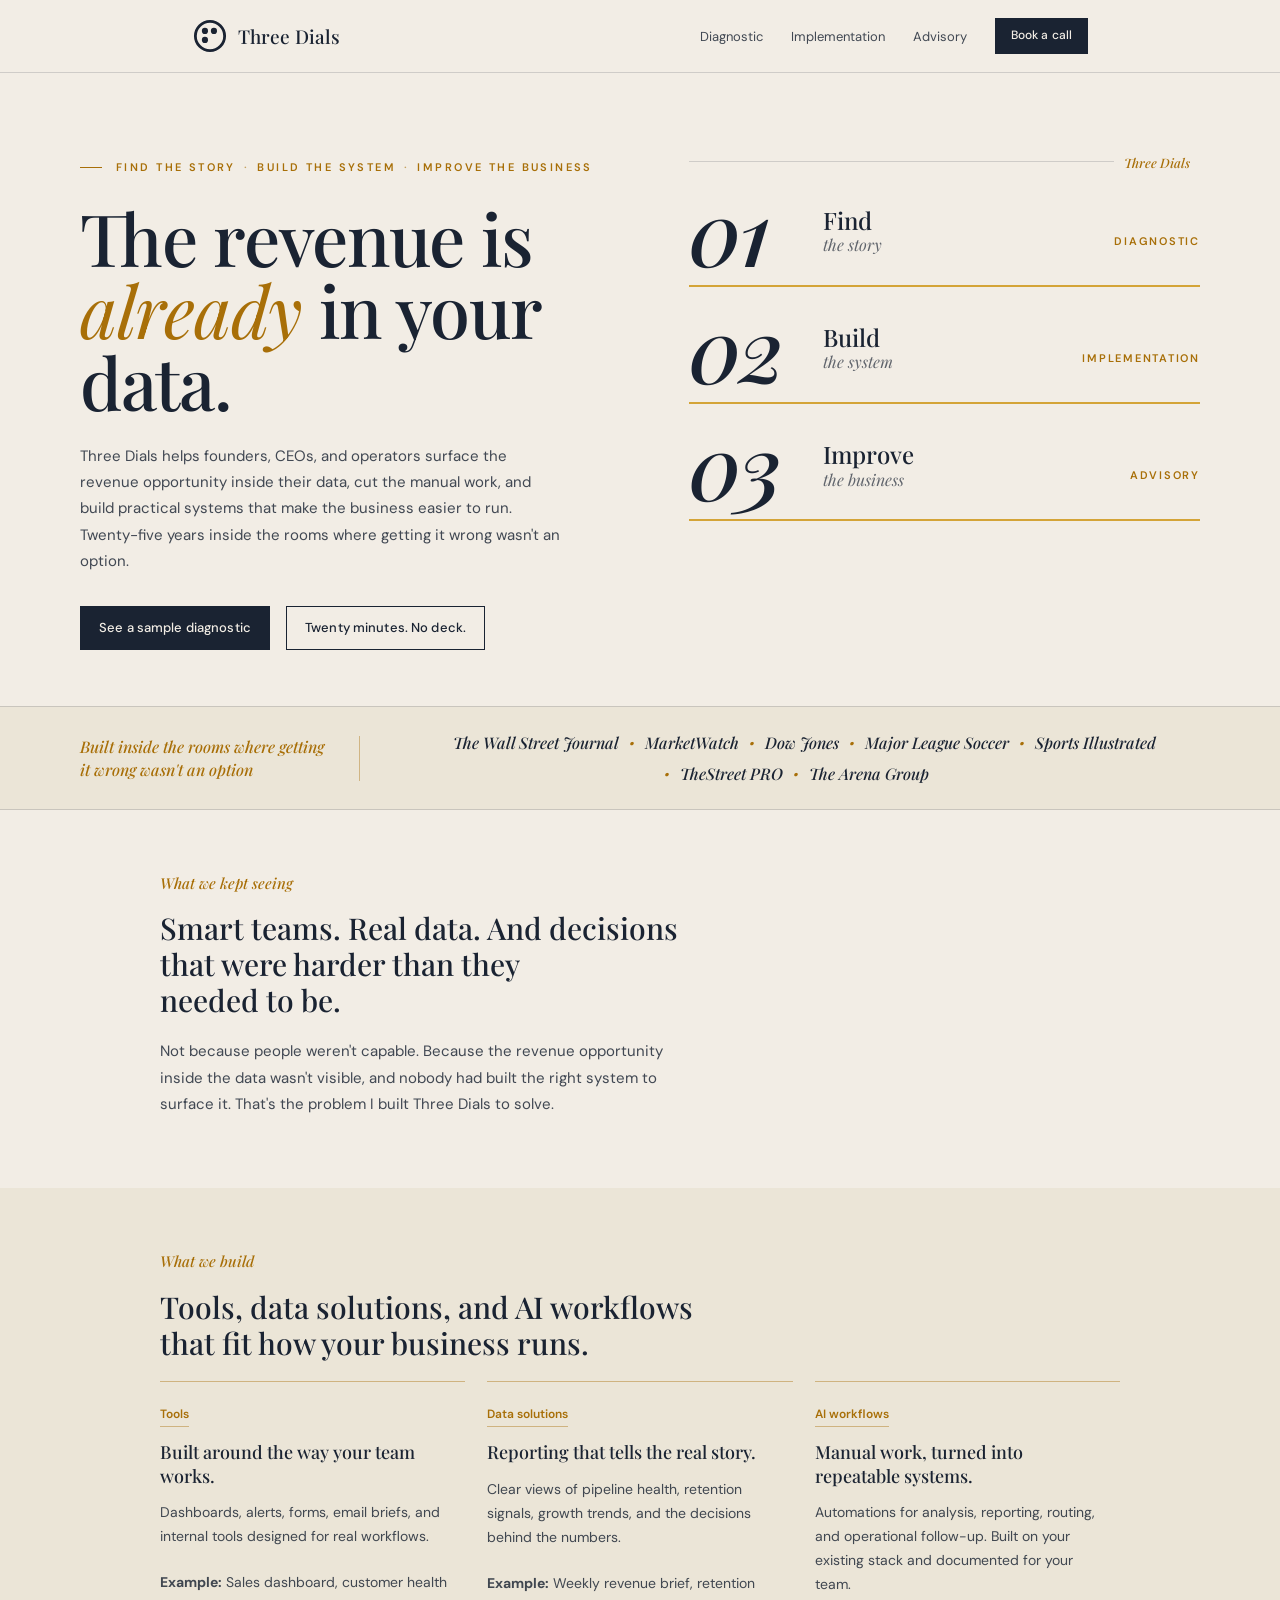
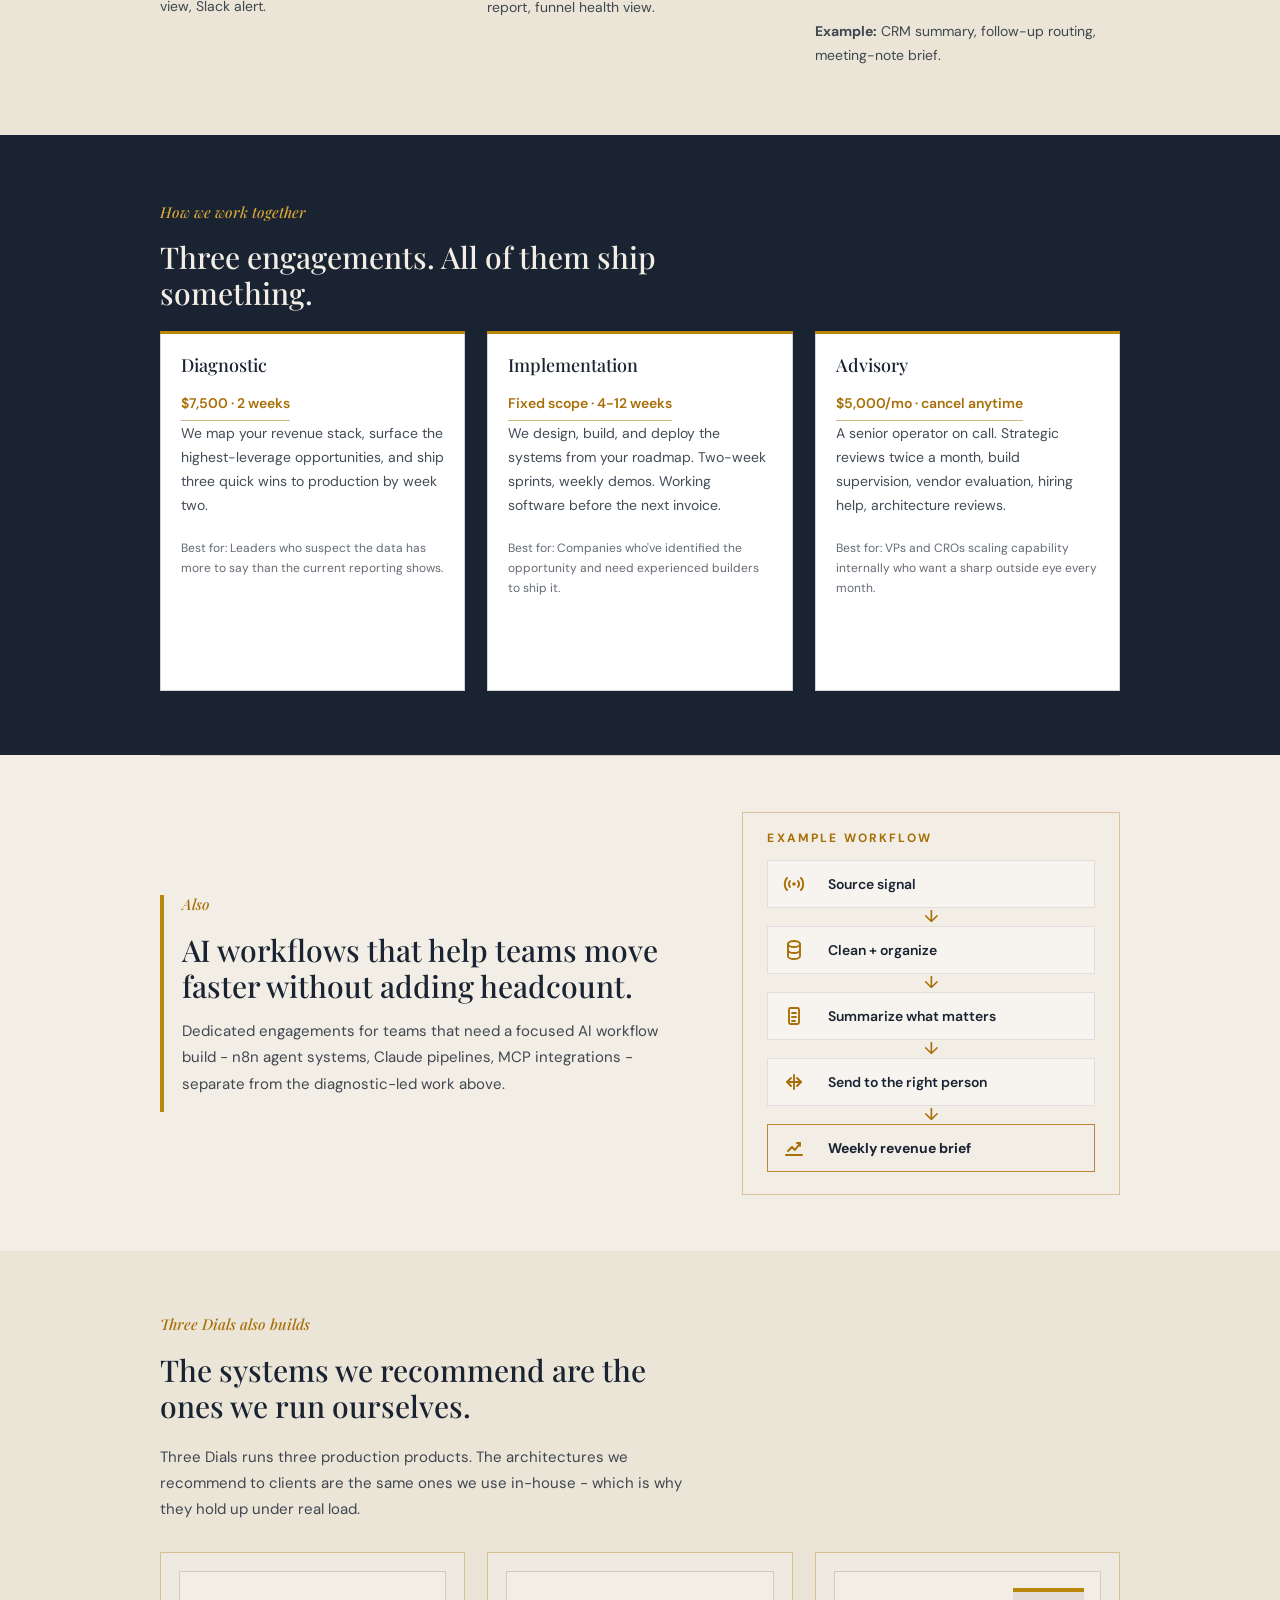
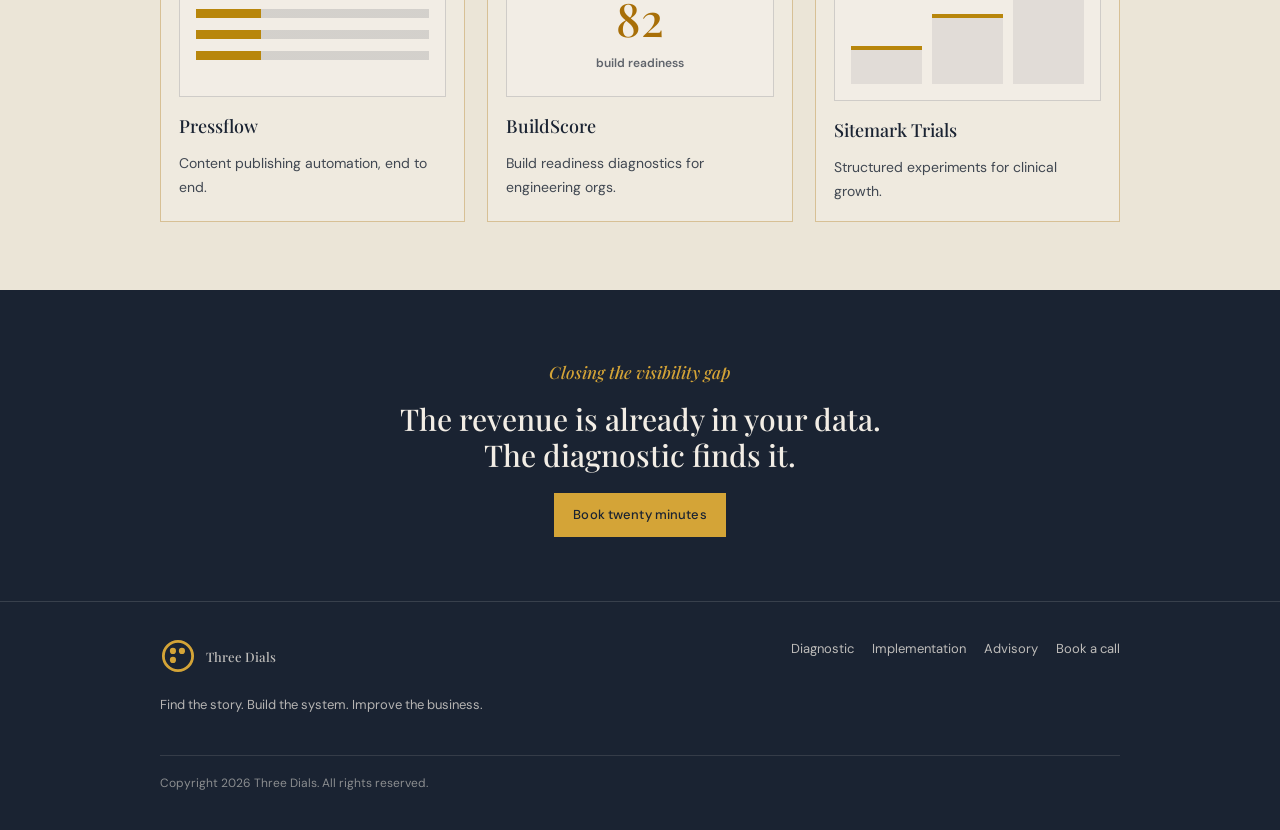
==== index.html @ b430b421 "Update homepage content" ====
<!DOCTYPE html>
<html lang="en">
  <head>
    <meta charset="UTF-8" />
    <meta name="viewport" content="width=device-width, initial-scale=1.0" />
    <title>Three Dials | The Revenue Is Already in Your Data</title>
    <meta
      name="description"
      content="Three Dials helps founders, CEOs, and operators surface the revenue opportunity inside their data, cut manual work, and build practical systems."
    />
    <meta property="og:title" content="Three Dials | The Revenue Is Already in Your Data" />
    <meta
      property="og:description"
      content="Find the story. Build the system. Improve the business."
    />
    <meta property="og:image" content="opengraph.jpg" />
    <meta property="og:type" content="website" />
    <link rel="icon" type="image/svg+xml" href="./favicon.svg" />
    <link rel="preconnect" href="https://fonts.googleapis.com" />
    <link rel="preconnect" href="https://fonts.gstatic.com" crossorigin />
    <link
      href="https://fonts.googleapis.com/css2?family=DM+Sans:wght@400;500;600&family=Playfair+Display:ital,wght@0,500;1,400;1,500&display=swap"
      rel="stylesheet"
    />
    <link href="https://assets.calendly.com/assets/external/widget.css" rel="stylesheet" />
    <link rel="stylesheet" href="./styles.css?v=20260508-13" />
    <script src="https://assets.calendly.com/assets/external/widget.js" async></script>
    <script src="./script.js?v=20260508-13" defer></script>
  </head>
  <body>
    <header class="site-header" data-header>
      <a class="brand" href="/" aria-label="Three Dials home">
        <span class="dial-mark" aria-hidden="true">
          <svg viewBox="0 0 64 64" focusable="false">
            <circle class="dial-ring" cx="32" cy="32" r="26"></circle>
            <circle cx="23" cy="23" r="5.5"></circle>
            <circle cx="39" cy="23" r="5.5"></circle>
            <circle cx="23" cy="39" r="5.5"></circle>
          </svg>
        </span>
        <span>Three Dials</span>
      </a>
      <button class="nav-toggle" type="button" aria-expanded="false" aria-controls="site-nav">
        <span></span>
        <span></span>
        <span></span>
        <span class="sr-only">Toggle navigation</span>
      </button>
      <nav class="site-nav" id="site-nav" data-nav>
        <a href="#diagnostic">Diagnostic</a>
        <a href="#implementation">Implementation</a>
        <a href="#advisory">Advisory</a>
        <button class="button button-small" type="button" data-calendly>Book a call</button>
      </nav>
    </header>

    <main>
      <section class="hero section-shell" data-hero>
        <div class="hero-copy">
          <p class="eyebrow"><span class="eyebrow-rule" aria-hidden="true"></span>Find the story <span class="eyebrow-dot">·</span> Build the system <span class="eyebrow-dot">·</span> Improve the business</p>
          <h1 class="hero-h1">
            <span class="line"><span>The revenue is</span></span>
            <span class="line"><span><em>already</em> in your data.</span></span>
          </h1>
          <p class="hero-subhead">
            Three Dials helps founders, CEOs, and operators surface the revenue opportunity
            inside their data, cut the manual work, and build practical systems that make
            the business easier to run. Twenty-five years inside the rooms where getting it
            wrong wasn't an option.
          </p>
          <div class="hero-actions">
            <a class="button" href="#diagnostic">See a sample diagnostic</a>
            <button class="quiet-cta" type="button" data-calendly>Twenty minutes. No deck.</button>
          </div>
        </div>
        <div class="hero-frame" aria-label="The Three Dials framework">
          <span class="hero-frame-tag">Three Dials</span>
          <div class="hero-row">
            <span class="n">01</span>
            <span class="hero-row-body">
              <span class="verb">Find</span>
              <span class="of">the story</span>
            </span>
            <span class="meta">Diagnostic</span>
          </div>
          <div class="hero-row">
            <span class="n">02</span>
            <span class="hero-row-body">
              <span class="verb">Build</span>
              <span class="of">the system</span>
            </span>
            <span class="meta">Implementation</span>
          </div>
          <div class="hero-row">
            <span class="n">03</span>
            <span class="hero-row-body">
              <span class="verb">Improve</span>
              <span class="of">the business</span>
            </span>
            <span class="meta">Advisory</span>
          </div>
        </div>
      </section>

      <section class="credential-strip" aria-label="Three Dials experience">
        <div class="section-shell credential-shell">
          <div class="credential-label" style="color: rgb(168, 111, 8)">
            Built inside the rooms where getting it wrong wasn't an option
          </div>
          <div class="logo-list" aria-label="Organizations Wade has built revenue platforms for">
            <span>The Wall Street Journal</span>
            <span>MarketWatch</span>
            <span>Dow Jones</span>
            <span>Major League Soccer</span>
            <span>Sports Illustrated</span>
            <span>TheStreet PRO</span>
            <span>The Arena Group</span>
          </div>
        </div>
      </section>

      <section class="pattern section-shell">
        <p class="eyebrow">What we kept seeing</p>
        <h2>Smart teams. Real data. And decisions that were harder than they needed&nbsp;to&nbsp;be.</h2>
        <p>
          Not because people weren't capable. Because the revenue opportunity inside the
          data wasn't visible, and nobody had built the right system to surface it. That's
          the problem I built Three Dials to solve.
        </p>
      </section>

      <section class="build band">
        <div class="section-shell">
          <p class="eyebrow">What we build</p>
          <h2>Tools, data solutions, and AI workflows that fit how your business runs.</h2>
          <div class="capability-grid">
            <article>
              <span>Tools</span>
              <h3>Built around the way your team works.</h3>
              <p>
                Dashboards, alerts, forms, email briefs, and internal tools designed for
                real workflows.
              </p>
              <p class="capability-example"><strong>Example:</strong> Sales dashboard, customer health view, Slack alert.</p>
            </article>
            <article>
              <span>Data solutions</span>
              <h3>Reporting that tells the real story.</h3>
              <p>
                Clear views of pipeline health, retention signals, growth trends, and the
                decisions behind the numbers.
              </p>
              <p class="capability-example"><strong>Example:</strong> Weekly revenue brief, retention report, funnel health view.</p>
            </article>
            <article>
              <span>AI workflows</span>
              <h3>Manual work, turned into repeatable systems.</h3>
              <p>
                Automations for analysis, reporting, routing, and operational follow-up.
                Built on your existing stack and documented for your team.
              </p>
              <p class="capability-example"><strong>Example:</strong> CRM summary, follow-up routing, meeting-note brief.</p>
            </article>
          </div>
        </div>
      </section>

      <section class="engagements dark-band" id="diagnostic">
        <div class="section-shell">
          <p class="eyebrow">How we work together</p>
          <h2>Three engagements. All of them ship something.</h2>
          <div class="engagement-grid">
            <article>
              <h3>Diagnostic</h3>
              <p class="price">$7,500 · 2 weeks</p>
              <p>
                We map your revenue stack, surface the highest-leverage opportunities, and
                ship three quick wins to production by week two.
              </p>
              <p class="best-for">
                Best for: Leaders who suspect the data has more to say than the current
                reporting shows.
              </p>
            </article>
            <article id="implementation">
              <h3>Implementation</h3>
              <p class="price">Fixed scope · 4-12 weeks</p>
              <p>
                We design, build, and deploy the systems from your roadmap. Two-week sprints,
                weekly demos. Working software before the next invoice.
              </p>
              <p class="best-for">
                Best for: Companies who've identified the opportunity and need experienced
                builders to ship it.
              </p>
            </article>
            <article id="advisory">
              <h3>Advisory</h3>
              <p class="price">$5,000/mo · cancel anytime</p>
              <p>
                A senior operator on call. Strategic reviews twice a month, build
                supervision, vendor evaluation, hiring help, architecture reviews.
              </p>
              <p class="best-for">
                Best for: VPs and CROs scaling capability internally who want a sharp
                outside eye every month.
              </p>
            </article>
          </div>
        </div>
      </section>

      <section class="automation section-shell">
        <div>
          <p class="eyebrow">Also</p>
          <h2>AI workflows that help teams move faster without adding headcount.</h2>
          <p>
            Dedicated engagements for teams that need a focused AI workflow build - n8n
            agent systems, Claude pipelines, MCP integrations - separate from the
            diagnostic-led work above.
          </p>
        </div>
        <div class="automation-panel" aria-label="AI automation workflow example">
          <p>Example workflow</p>
          <ol>
            <li>
              <span class="workflow-icon" aria-hidden="true">
                <svg viewBox="0 0 24 24" focusable="false">
                  <path d="M8 9a5 5 0 0 0 0 6" />
                  <path d="M5 6a9 9 0 0 0 0 12" />
                  <path d="M16 9a5 5 0 0 1 0 6" />
                  <path d="M19 6a9 9 0 0 1 0 12" />
                  <circle cx="12" cy="12" r="1.8" />
                </svg>
              </span>
              <span>Source signal</span>
            </li>
            <li>
              <span class="workflow-icon" aria-hidden="true">
                <svg viewBox="0 0 24 24" focusable="false">
                  <ellipse cx="12" cy="6" rx="6" ry="3" />
                  <path d="M6 6v6c0 1.7 2.7 3 6 3s6-1.3 6-3V6" />
                  <path d="M6 12v6c0 1.7 2.7 3 6 3s6-1.3 6-3v-6" />
                </svg>
              </span>
              <span>Clean + organize</span>
            </li>
            <li>
              <span class="workflow-icon" aria-hidden="true">
                <svg viewBox="0 0 24 24" focusable="false">
                  <rect x="7" y="4" width="10" height="16" rx="1.5" />
                  <path d="M10 9h4" />
                  <path d="M10 13h4" />
                  <path d="M10 17h3" />
                </svg>
              </span>
              <span>Summarize what matters</span>
            </li>
            <li>
              <span class="workflow-icon" aria-hidden="true">
                <svg viewBox="0 0 24 24" focusable="false">
                  <path d="M5 12h14" />
                  <path d="M15 8l4 4-4 4" />
                  <path d="M9 8l-4 4 4 4" />
                  <path d="M12 5v14" />
                </svg>
              </span>
              <span>Send to the right person</span>
            </li>
            <li>
              <span class="workflow-icon" aria-hidden="true">
                <svg viewBox="0 0 24 24" focusable="false">
                  <path d="M4 19h16" />
                  <path d="M6 15l4-4 3 3 5-7" />
                  <path d="M15 7h3v3" />
                </svg>
              </span>
              <strong>Weekly revenue brief</strong>
            </li>
          </ol>
        </div>
      </section>

      <section class="products band">
        <div class="section-shell">
          <p class="eyebrow">Three Dials also builds</p>
          <h2>The systems we recommend are the ones we run ourselves.</h2>
          <p class="intro">
            Three Dials runs three production products. The architectures we recommend to
            clients are the same ones we use in-house - which is why they hold up under
            real load.
          </p>
          <div class="product-grid">
            <article>
              <div class="product-preview pressflow-preview" aria-hidden="true">
                <span></span><span></span><span></span>
              </div>
              <h3>Pressflow</h3>
              <p>Content publishing automation, end to end.</p>
            </article>
            <article>
              <div class="product-preview buildscore-preview" aria-hidden="true">
                <strong>82</strong>
                <span>build readiness</span>
              </div>
              <h3>BuildScore</h3>
              <p>Build readiness diagnostics for engineering orgs.</p>
            </article>
            <article>
              <div class="product-preview sitemark-preview" aria-hidden="true">
                <span></span><span></span><span></span>
              </div>
              <h3>Sitemark Trials</h3>
              <p>Structured experiments for clinical growth.</p>
            </article>
          </div>
        </div>
      </section>

      <section class="closing" id="contact">
        <div class="section-shell">
          <p class="eyebrow" style="font-size: 17px">Closing the visibility gap</p>
          <h2>The revenue is already in your data.<br />The diagnostic finds it.</h2>
          <button class="button button-gold" type="button" data-calendly>Book twenty minutes</button>
        </div>
      </section>
    </main>

    <footer class="site-footer" id="footer">
      <div class="section-shell footer-shell">
        <div>
          <a class="brand footer-brand" href="/" aria-label="Three Dials home">
            <span class="dial-mark" aria-hidden="true">
              <svg viewBox="0 0 64 64" focusable="false">
                <circle class="dial-ring" cx="32" cy="32" r="26"></circle>
                <circle cx="23" cy="23" r="5.5"></circle>
                <circle cx="39" cy="23" r="5.5"></circle>
                <circle cx="23" cy="39" r="5.5"></circle>
              </svg>
            </span>
            <span>Three Dials</span>
          </a>
          <p>Find the story. Build the system. Improve the business.</p>
        </div>
        <nav aria-label="Footer navigation">
          <a href="#diagnostic">Diagnostic</a>
          <a href="#implementation">Implementation</a>
          <a href="#advisory">Advisory</a>
          <button type="button" data-calendly>Book a call</button>
        </nav>
        <p class="copyright">Copyright 2026 Three Dials. All rights reserved.</p>
      </div>
    </footer>
  </body>
</html>
---- styles.css ----
:root {
  --cream: #f2ede5;
  --cream-2: #ebe5d7;
  --navy: #1a2332;
  --amber: #b8860b;
  --amber-strong: #a86f08;
  --amber-dark: #d4a437;
  --white: #ffffff;
  --body: rgba(26, 35, 50, 0.82);
  --muted: rgba(26, 35, 50, 0.68);
  --rule: rgba(26, 35, 50, 0.16);
  --max: 960px;
  --max-wide: 1120px;
}

* {
  box-sizing: border-box;
}

html {
  scroll-behavior: smooth;
}

body {
  margin: 0;
  background: var(--cream);
  color: var(--navy);
  font-family: "DM Sans", system-ui, -apple-system, BlinkMacSystemFont, "Segoe UI", sans-serif;
  font-weight: 400;
  line-height: 1.65;
  text-rendering: optimizeLegibility;
  -webkit-font-smoothing: antialiased;
}

body.nav-open {
  overflow: hidden;
}

[id] {
  scroll-margin-top: 132px;
}

a {
  color: inherit;
  text-decoration: none;
}

button {
  font: inherit;
}

.sr-only {
  position: absolute;
  width: 1px;
  height: 1px;
  padding: 0;
  margin: -1px;
  overflow: hidden;
  clip: rect(0, 0, 0, 0);
  white-space: nowrap;
  border: 0;
}

.section-shell {
  width: min(100% - 64px, var(--max));
  margin: 0 auto;
}

.site-header {
  position: sticky;
  top: 0;
  z-index: 10;
  display: flex;
  align-items: center;
  justify-content: space-between;
  gap: 24px;
  padding: 18px max(32px, calc((100vw - var(--max)) / 2 + 32px));
  border-bottom: 1px solid var(--rule);
  background: var(--cream);
}

.brand {
  display: inline-flex;
  align-items: center;
  gap: 10px;
  color: var(--navy);
  font-family: "Playfair Display", Georgia, serif;
  font-size: 19px;
  font-weight: 500;
  line-height: 1;
}

.dial-mark {
  display: inline-flex;
  width: 36px;
  height: 36px;
  flex: 0 0 auto;
  color: currentColor;
}

.dial-mark svg {
  display: block;
  width: 100%;
  height: 100%;
}

.dial-mark circle {
  fill: currentColor;
}

.dial-mark .dial-ring {
  fill: none;
  stroke: currentColor;
  stroke-width: 5;
}

.site-nav {
  display: flex;
  align-items: center;
  gap: 28px;
}

.site-nav a {
  color: var(--body);
  font-size: 13px;
  line-height: 1;
}

.nav-toggle {
  display: none;
  width: 38px;
  height: 38px;
  padding: 0;
  border: 0;
  background: transparent;
  cursor: pointer;
  align-content: center;
  justify-items: center;
  gap: 5px;
}

.nav-toggle span:not(.sr-only) {
  display: block;
  width: 22px;
  height: 1px;
  background: var(--navy);
}

.button,
.quiet-cta {
  display: inline-flex;
  align-items: center;
  justify-content: center;
  min-height: 44px;
  padding: 0 18px;
  border: 1px solid var(--navy);
  background: var(--navy);
  color: var(--cream);
  font-size: 13px;
  font-weight: 500;
  letter-spacing: 0.01em;
  cursor: pointer;
}

.button-small {
  min-height: 36px;
  padding-inline: 15px;
  font-size: 12px;
}

.quiet-cta {
  background: transparent;
  color: var(--navy);
}

.button-gold {
  border-color: var(--amber-dark);
  background: var(--amber-dark);
  color: var(--navy);
}

.eyebrow {
  margin: 0 0 18px;
  color: var(--amber-strong);
  font-family: "Playfair Display", Georgia, serif;
  font-size: 15px;
  font-style: italic;
  font-weight: 500;
  line-height: 1.25;
}

h1,
h2,
h3,
p {
  margin-top: 0;
}

h1,
h2,
h3 {
  color: var(--navy);
  font-family: "Playfair Display", Georgia, serif;
  font-weight: 500;
}

h1 {
  max-width: 660px;
  margin-bottom: 24px;
  font-size: clamp(38px, 5vw, 42px);
  line-height: 1.1;
}

.hero-h1 {
  max-width: none;
  margin: 0 0 26px;
  font-family: "Playfair Display", Georgia, serif;
  font-weight: 500;
  font-size: clamp(48px, 6.4vw, 72px);
  line-height: 1.0;
  letter-spacing: -0.018em;
  color: var(--navy);
  font-variant-ligatures: common-ligatures discretionary-ligatures;
  font-feature-settings: "liga" 1, "dlig" 1;
}

.hero-h1 .line {
  display: block;
  overflow: hidden;
}

.hero-h1 .line > span {
  display: inline-block;
  transform: translateY(0);
}

.hero-h1 em {
  font-style: italic;
  font-weight: 400;
  color: var(--amber-strong);
}

h2 {
  max-width: 540px;
  margin-bottom: 20px;
  font-size: clamp(26px, 3.2vw, 30px);
  line-height: 1.2;
}

h3 {
  margin-bottom: 12px;
  font-size: 18px;
  line-height: 1.3;
}

p {
  color: var(--body);
  font-size: 15px;
  line-height: 1.75;
}

.hero {
  width: min(100% - 64px, var(--max-wide));
  display: grid;
  grid-template-columns: minmax(0, 1.05fr) minmax(0, 1fr);
  gap: clamp(40px, 6vw, 72px);
  align-items: start;
  padding: 88px 0 56px;
}

.hero-copy {
  min-width: 0;
}

.hero .eyebrow {
  display: flex;
  align-items: center;
  flex-wrap: wrap;
  gap: 8px;
  margin-bottom: 26px;
  font-family: "DM Sans", system-ui, sans-serif;
  font-style: normal;
  font-size: 11px;
  font-weight: 600;
  letter-spacing: 0.22em;
  text-transform: uppercase;
  color: var(--amber-strong);
}

.eyebrow-rule {
  display: inline-block;
  width: 22px;
  height: 1px;
  background: var(--amber-strong);
  margin-right: 6px;
}

.eyebrow-dot {
  color: rgba(168, 111, 8, 0.6);
}

.hero-subhead {
  max-width: 480px;
  margin: 0 0 32px;
}

.hero-actions {
  display: flex;
  flex-wrap: wrap;
  gap: 16px;
  align-items: center;
}

/* RIGHT: three-dials framework as the hero graphic */
.hero-frame {
  position: relative;
  padding: 8px 0 0;
  border-top: 1px solid var(--rule);
  align-self: stretch;
}

.hero-frame-tag {
  position: absolute;
  top: -10px;
  right: 0;
  padding: 0 10px;
  background: var(--cream);
  font-family: "Playfair Display", Georgia, serif;
  font-style: italic;
  font-weight: 500;
  font-size: 13px;
  color: var(--amber-strong);
}

.hero-row {
  position: relative;
  display: grid;
  grid-template-columns: 110px 1fr auto;
  align-items: end;
  gap: 24px;
  padding: 22px 0 18px;
  border-bottom: 1px solid var(--rule);
}

.hero-row::after {
  content: "";
  position: absolute;
  left: 0;
  bottom: -1px;
  height: 2px;
  width: 100%;
  background: var(--amber-dark);
}

.hero-row .n {
  font-family: "Playfair Display", Georgia, serif;
  font-style: italic;
  font-weight: 500;
  font-size: clamp(64px, 7vw, 92px);
  line-height: 0.85;
  letter-spacing: -0.02em;
  color: var(--navy);
}

.hero-row-body {
  display: flex;
  flex-direction: column;
  gap: 4px;
  padding-bottom: 14px;
}

.hero-row-body .verb {
  font-family: "Playfair Display", Georgia, serif;
  font-weight: 500;
  font-size: 24px;
  line-height: 1.05;
  color: var(--navy);
}

.hero-row-body .of {
  font-family: "Playfair Display", Georgia, serif;
  font-style: italic;
  font-weight: 400;
  font-size: 16px;
  line-height: 1.05;
  color: var(--muted);
}

.hero-row .meta {
  align-self: end;
  padding-bottom: 18px;
  font-size: 11px;
  font-weight: 600;
  letter-spacing: 0.16em;
  text-transform: uppercase;
  color: var(--amber-strong);
}

.credential-strip {
  border-top: 1px solid var(--rule);
  border-bottom: 1px solid var(--rule);
  background: var(--cream-2);
  padding: 26px 0 24px;
  overflow: hidden;
}

.credential-shell {
  width: min(100% - 64px, var(--max-wide));
  display: grid;
  grid-template-columns: minmax(220px, 280px) 1fr;
  align-items: center;
  gap: 36px 48px;
  text-align: left;
}

.credential-label {
  font-family: "Playfair Display", Georgia, serif;
  font-style: italic;
  font-weight: 500;
  font-size: 16px;
  line-height: 1.4;
  color: var(--navy);
  padding-right: 24px;
  border-right: 1px solid rgba(168, 111, 8, 0.4);
}

.logo-list {
  display: flex;
  flex-wrap: wrap;
  align-items: center;
  justify-content: center;
  column-gap: 26px;
  row-gap: 10px;
}

.logo-list span {
  position: relative;
  color: var(--navy);
  font-family: "Playfair Display", Georgia, serif;
  font-size: 16px;
  font-style: italic;
  font-weight: 500;
  line-height: 1.3;
  white-space: nowrap;
}

.logo-list span + span::before {
  content: "·";
  position: absolute;
  top: 50%;
  left: -16px;
  transform: translateY(-58%);
  color: var(--amber-strong);
  font-size: 22px;
  font-weight: 700;
}

.pattern {
  padding: 64px 0 56px;
}

.pattern p:last-child,
.products .intro {
  max-width: 540px;
}

.band {
  background: var(--cream-2);
}

.build,
.products {
  padding: 64px 0 68px;
}

.capability-grid,
.engagement-grid,
.product-grid {
  display: grid;
  gap: 22px;
}

.capability-grid,
.engagement-grid {
  grid-template-columns: repeat(3, 1fr);
}

.capability-grid article {
  position: relative;
  padding: 18px 18px 0 0;
  border-top: 1px solid rgba(168, 111, 8, 0.42);
}

.capability-grid span {
  display: inline-flex;
  width: fit-content;
  margin-bottom: 14px;
  padding-bottom: 4px;
  border-bottom: 1px solid rgba(168, 111, 8, 0.42);
  color: var(--amber-strong);
  font-size: 12px;
  font-weight: 600;
  line-height: 1.3;
}

.capability-grid p,
.engagement-grid p,
.product-grid p {
  margin-bottom: 0;
  font-size: 14px;
  line-height: 1.72;
}

.capability-example {
  margin-top: 22px;
}

.capability-example strong {
  font-weight: 700;
}

.dark-band {
  background: var(--navy);
  color: var(--cream);
}

.engagements {
  padding: 68px 0 64px;
}

.engagements .eyebrow {
  color: var(--amber-dark);
}

.engagements h2 {
  color: var(--cream);
}

.engagement-grid article {
  position: relative;
  min-height: 360px;
  padding: 22px 20px;
  border: 1px solid rgba(26, 35, 50, 0.2);
  background: var(--white);
}

.engagement-grid article::before {
  content: "";
  position: absolute;
  top: -1px;
  left: -1px;
  right: -1px;
  height: 3px;
  background: var(--amber);
}

.price {
  display: inline-flex;
  width: fit-content;
  margin-bottom: 18px;
  padding-bottom: 5px;
  border-bottom: 1px solid rgba(168, 111, 8, 0.5);
  color: var(--amber-strong);
  font-size: 13px;
  font-weight: 600;
  line-height: 1.45;
}

.best-for {
  margin-top: 22px;
  color: rgba(26, 35, 50, 0.68);
  font-size: 12px !important;
  line-height: 1.65 !important;
}

.automation {
  display: grid;
  grid-template-columns: minmax(0, 1fr) minmax(280px, 0.74fr);
  gap: clamp(28px, 6vw, 72px);
  align-items: center;
  padding: 56px 0;
  border-top: 1px solid var(--rule);
}

.automation > div:first-child {
  padding-left: 18px;
  border-left: 4px solid var(--amber);
}

.automation h2 {
  max-width: 620px;
  margin-bottom: 14px;
}

.automation p {
  max-width: 580px;
}

.automation a {
  color: var(--amber-strong);
  font-size: 13px;
  font-weight: 600;
  border-bottom: 1px solid currentColor;
}

.automation-panel {
  display: grid;
  gap: 14px;
  padding: 18px clamp(16px, 2.4vw, 24px) 22px;
  border: 1px solid rgba(168, 111, 8, 0.34);
  background: rgba(242, 237, 229, 0.62);
}

.automation-panel p {
  margin: 0;
  color: var(--amber-strong);
  font-size: 12px;
  font-weight: 700;
  letter-spacing: 0.18em;
  line-height: 1.2;
  text-transform: uppercase;
}

.automation-panel ol {
  display: grid;
  gap: 18px;
  margin: 0;
  padding: 0;
  list-style: none;
}

.automation-panel li {
  position: relative;
  display: grid;
  grid-template-columns: 32px minmax(0, 1fr);
  gap: 14px;
  align-items: center;
  min-height: 48px;
  padding: 9px 14px;
  border: 1px solid rgba(26, 35, 50, 0.1);
  background: rgba(255, 255, 255, 0.38);
  color: var(--navy);
  font-size: 14px;
  font-weight: 600;
  line-height: 1.3;
}

.automation-panel li:not(:last-child)::after {
  content: "\2193";
  position: absolute;
  left: 50%;
  bottom: -18px;
  transform: translateX(-50%);
  color: var(--amber-strong);
  font-size: 17px;
  font-weight: 500;
  line-height: 1;
}

.automation-panel li:last-child {
  border-color: rgba(168, 111, 8, 0.78);
  background: transparent;
}

.workflow-icon {
  display: grid;
  place-items: center;
  width: 24px;
  height: 24px;
  color: var(--amber-strong);
}

.workflow-icon svg {
  width: 100%;
  height: 100%;
  fill: none;
  stroke: currentColor;
  stroke-width: 1.9;
  stroke-linecap: round;
  stroke-linejoin: round;
}

.workflow-icon circle {
  fill: currentColor;
  stroke: none;
}

.automation-panel strong {
  color: var(--navy);
  font-size: 14px;
  font-weight: 700;
}

.product-grid {
  grid-template-columns: repeat(3, 1fr);
  margin-top: 30px;
}

.product-grid article {
  padding: 18px;
  border: 1px solid rgba(168, 111, 8, 0.34);
  background: rgba(242, 237, 229, 0.62);
}

.product-preview {
  min-height: 126px;
  margin-bottom: 18px;
  padding: 16px;
  border: 1px solid rgba(26, 35, 50, 0.16);
  background: var(--cream);
}

.pressflow-preview {
  display: grid;
  align-content: center;
  gap: 12px;
}

.pressflow-preview span {
  display: block;
  height: 9px;
  background: linear-gradient(90deg, var(--amber) 0 28%, rgba(26, 35, 50, 0.14) 28% 100%);
}

.buildscore-preview {
  display: grid;
  place-items: center;
  text-align: center;
}

.buildscore-preview strong {
  color: var(--amber-strong);
  font-family: "Playfair Display", Georgia, serif;
  font-size: 46px;
  font-weight: 500;
  line-height: 1;
}

.buildscore-preview span {
  color: var(--muted);
  font-size: 12px;
  font-weight: 600;
}

.sitemark-preview {
  display: grid;
  grid-template-columns: repeat(3, 1fr);
  gap: 10px;
  align-items: end;
}

.sitemark-preview span {
  display: block;
  min-height: 38px;
  border-top: 4px solid var(--amber);
  background: rgba(26, 35, 50, 0.08);
}

.sitemark-preview span:nth-child(2) {
  min-height: 70px;
}

.sitemark-preview span:nth-child(3) {
  min-height: 96px;
}

.closing {
  padding: 72px 0 64px;
  background: var(--navy);
  text-align: center;
}

.closing .section-shell {
  display: grid;
  justify-items: center;
}

.closing .eyebrow {
  color: var(--amber-dark);
}

.closing h2 {
  max-width: 620px;
  color: var(--cream);
}

.site-footer {
  padding: 36px 0;
  border-top: 1px solid rgba(242, 237, 229, 0.14);
  background: var(--navy);
  color: var(--cream);
}

.footer-shell {
  display: grid;
  grid-template-columns: minmax(240px, 1fr) auto;
  gap: 32px;
  align-items: start;
}

.footer-brand {
  color: var(--cream);
}

.footer-brand .dial-mark {
  color: var(--amber-dark);
}

.site-footer p {
  max-width: 360px;
  margin: 12px 0 0;
  color: rgba(242, 237, 229, 0.72);
  font-size: 13px;
  line-height: 1.6;
}

.site-footer nav {
  display: flex;
  align-items: center;
  flex-wrap: wrap;
  justify-content: flex-end;
  gap: 18px;
}

.site-footer a,
.site-footer button {
  color: rgba(242, 237, 229, 0.76);
  font-size: 13px;
}

.site-footer button {
  padding: 0;
  border: 0;
  background: transparent;
  cursor: pointer;
}

.site-footer a:hover,
.site-footer button:hover {
  color: var(--amber-dark);
}

.site-footer .copyright {
  grid-column: 1 / -1;
  max-width: none;
  margin-top: 8px;
  padding-top: 18px;
  border-top: 1px solid rgba(242, 237, 229, 0.12);
  color: rgba(242, 237, 229, 0.52);
  font-size: 12px;
}

@media (max-width: 820px) {
  .section-shell {
    width: min(100% - 64px, var(--max));
  }

  .site-header {
    padding-inline: 32px;
  }

  .dial-mark {
    width: 30px;
    height: 30px;
  }

  .nav-toggle {
    display: grid;
  }

  .site-nav {
    position: fixed;
    inset: 67px 24px auto;
    display: none;
    flex-direction: column;
    align-items: stretch;
    gap: 0;
    padding: 14px;
    border: 1px solid var(--rule);
    background: var(--cream);
  }

  body.nav-open .site-nav {
    display: flex;
  }

  .site-nav a {
    padding: 15px 4px;
    border-bottom: 1px solid var(--rule);
  }

  .site-nav .button {
    margin-top: 14px;
  }

  .hero {
    padding-top: 82px;
  }

  .hero,
  .capability-grid,
  .engagement-grid,
  .product-grid,
  .automation,
  .credential-shell {
    grid-template-columns: 1fr;
  }

  .hero-frame {
    margin-top: 8px;
  }

  .hero-row {
    grid-template-columns: 88px 1fr auto;
    gap: 18px;
  }

  .credential-shell {
    gap: 18px;
    text-align: center;
    justify-items: center;
  }

  .credential-label {
    border-right: none;
    padding-right: 0;
    text-align: center;
    max-width: 720px;
  }

  .logo-list {
    justify-content: center;
  }

  .capability-grid article {
    padding-right: 0;
  }

  .engagement-grid article {
    min-height: auto;
  }

  .hero-actions,
  .button,
  .quiet-cta {
    width: 100%;
  }

  .logo-list span {
    font-size: 15px;
  }

  .footer-shell {
    grid-template-columns: 1fr;
  }

  .site-footer nav {
    justify-content: flex-start;
  }
}

@media (max-width: 480px) {
  .section-shell {
    width: min(100% - 48px, var(--max));
  }

  .site-header {
    padding-inline: 24px;
  }

  h1 {
    font-size: 38px;
  }
}
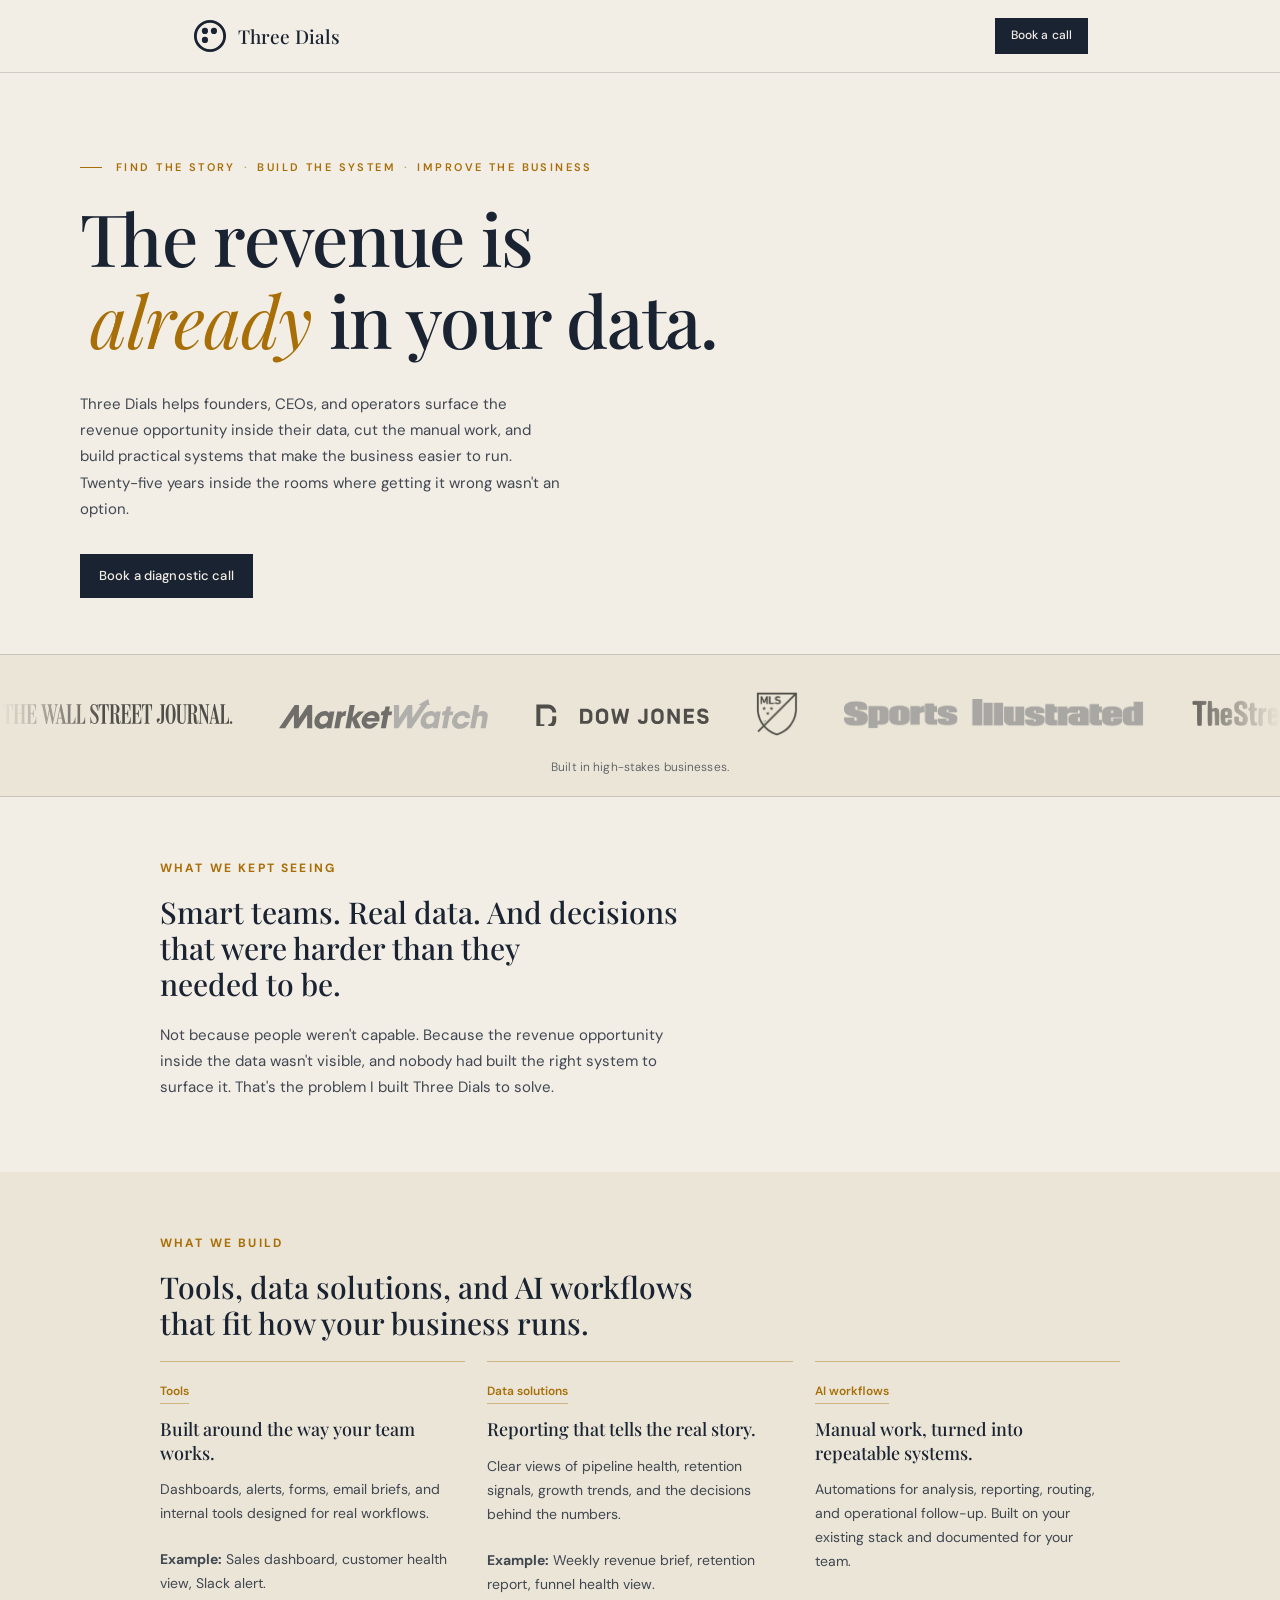
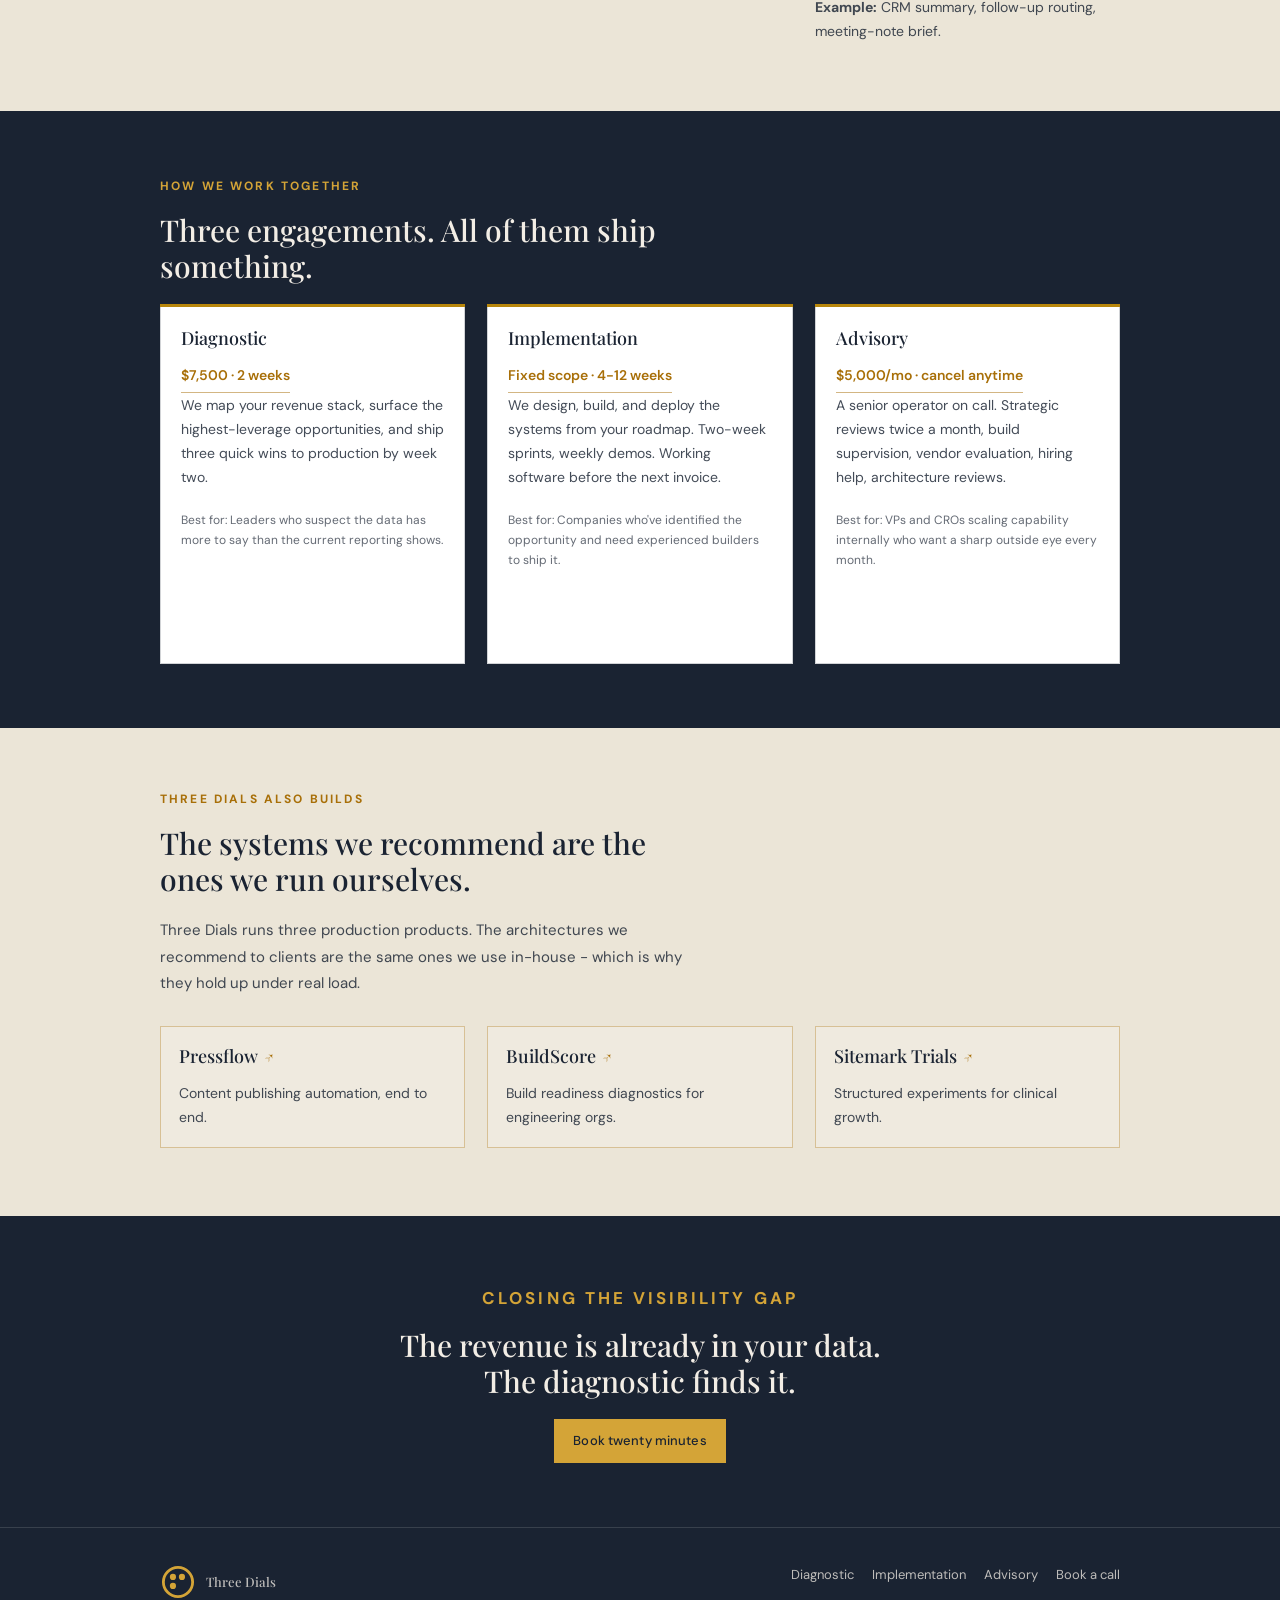
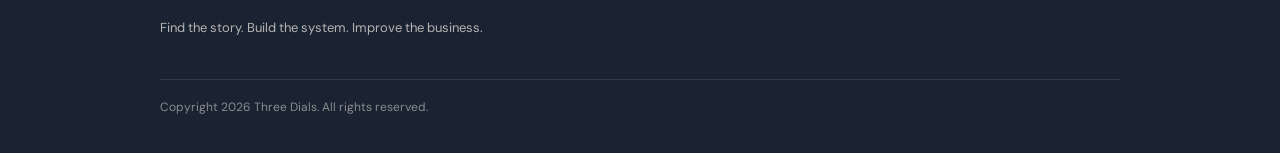
==== commit 86fe2401: "logos and simplify v2" ====
--- a/index.html
+++ b/index.html
@@ -15,7 +15,7 @@
     />
     <meta property="og:image" content="opengraph.jpg" />
     <meta property="og:type" content="website" />
-    <link rel="icon" type="image/svg+xml" href="./favicon.svg" />
+    <link rel="icon" type="image/svg+xml" href="./favicon.svg?v=20260510-1" />
     <link rel="preconnect" href="https://fonts.googleapis.com" />
     <link rel="preconnect" href="https://fonts.gstatic.com" crossorigin />
     <link
@@ -27,7 +27,7 @@
     <script src="https://assets.calendly.com/assets/external/widget.js" async></script>
     <script src="./script.js?v=20260508-13" defer></script>
   </head>
-  <body>
+  <body style="font-size: 13px">
     <header class="site-header" data-header>
       <a class="brand" href="/" aria-label="Three Dials home">
         <span class="dial-mark" aria-hidden="true">
@@ -47,9 +47,6 @@
         <span class="sr-only">Toggle navigation</span>
       </button>
       <nav class="site-nav" id="site-nav" data-nav>
-        <a href="#diagnostic">Diagnostic</a>
-        <a href="#implementation">Implementation</a>
-        <a href="#advisory">Advisory</a>
         <button class="button button-small" type="button" data-calendly>Book a call</button>
       </nav>
     </header>
@@ -60,7 +57,7 @@
           <p class="eyebrow"><span class="eyebrow-rule" aria-hidden="true"></span>Find the story <span class="eyebrow-dot">·</span> Build the system <span class="eyebrow-dot">·</span> Improve the business</p>
           <h1 class="hero-h1">
             <span class="line"><span>The revenue is</span></span>
-            <span class="line"><span><em>already</em> in your data.</span></span>
+            <span class="line"><span style="padding: 10px"><em>already</em> in your data.</span></span>
           </h1>
           <p class="hero-subhead">
             Three Dials helps founders, CEOs, and operators surface the revenue opportunity
@@ -69,11 +66,10 @@
             wrong wasn't an option.
           </p>
           <div class="hero-actions">
-            <a class="button" href="#diagnostic">See a sample diagnostic</a>
-            <button class="quiet-cta" type="button" data-calendly>Twenty minutes. No deck.</button>
-          </div>
-        </div>
-        <div class="hero-frame" aria-label="The Three Dials framework">
+            <button class="button" type="button" data-calendly>Book a diagnostic call</button>
+          </div>
+        </div>
+        <div class="hero-frame" aria-label="The Three Dials framework" hidden>
           <span class="hero-frame-tag">Three Dials</span>
           <div class="hero-row">
             <span class="n">01</span>
@@ -102,25 +98,36 @@
         </div>
       </section>
 
-      <section class="credential-strip" aria-label="Three Dials experience">
-        <div class="section-shell credential-shell">
-          <div class="credential-label" style="color: rgb(168, 111, 8)">
-            Built inside the rooms where getting it wrong wasn't an option
-          </div>
-          <div class="logo-list" aria-label="Organizations Wade has built revenue platforms for">
-            <span>The Wall Street Journal</span>
-            <span>MarketWatch</span>
-            <span>Dow Jones</span>
-            <span>Major League Soccer</span>
-            <span>Sports Illustrated</span>
-            <span>TheStreet PRO</span>
-            <span>The Arena Group</span>
+      <section class="credential-strip" aria-label="Three Dials experience" style="border-width: 0.8px 0px 0.1px; padding: 36px 0px 20px">
+        <div class="credential-shell">
+          <div class="logo-marquee" aria-label="Organizations Wade has built revenue platforms for">
+            <div class="logo-track" aria-hidden="false">
+              <img src="images/logos/wsj.svg" alt="The Wall Street Journal" />
+              <img src="images/logos/marketwatch.svg" alt="MarketWatch" />
+              <img src="images/logos/dow-jones.svg" alt="Dow Jones" class="logo-small" style="padding: 0px; margin: 0px; height: 23px" />
+              <img src="images/logos/mls.png" alt="Major League Soccer" class="logo-square" />
+              <img src="images/logos/sports-illustrated.png" alt="Sports Illustrated" />
+              <img src="images/logos/thestreet-pro.png" alt="TheStreet PRO" class="logo-invert" />
+              <img src="images/logos/arena-group.svg" alt="The Arena Group" />
+            </div>
+            <div class="logo-track" aria-hidden="true">
+              <img src="images/logos/wsj.svg" alt="" />
+              <img src="images/logos/marketwatch.svg" alt="" />
+              <img src="images/logos/dow-jones.svg" alt="" class="logo-small" />
+              <img src="images/logos/mls.png" alt="" class="logo-square" />
+              <img src="images/logos/sports-illustrated.png" alt="" />
+              <img src="images/logos/thestreet-pro.png" alt="" class="logo-invert" />
+              <img src="images/logos/arena-group.svg" alt="" />
+            </div>
+          </div>
+          <div class="credential-label" style="font-size: 12px; font-family: &quot;DM Sans&quot;; font-weight: 300; color: rgba(26, 35, 50, 0.737)">
+            Built in high-stakes businesses.
           </div>
         </div>
       </section>
 
       <section class="pattern section-shell">
-        <p class="eyebrow">What we kept seeing</p>
+        <p class="eyebrow" style="font-family: &quot;DM Sans&quot;">What we kept seeing</p>
         <h2>Smart teams. Real data. And decisions that were harder than they needed&nbsp;to&nbsp;be.</h2>
         <p>
           Not because people weren't capable. Because the revenue opportunity inside the
@@ -207,77 +214,6 @@
               </p>
             </article>
           </div>
-        </div>
-      </section>
-
-      <section class="automation section-shell">
-        <div>
-          <p class="eyebrow">Also</p>
-          <h2>AI workflows that help teams move faster without adding headcount.</h2>
-          <p>
-            Dedicated engagements for teams that need a focused AI workflow build - n8n
-            agent systems, Claude pipelines, MCP integrations - separate from the
-            diagnostic-led work above.
-          </p>
-        </div>
-        <div class="automation-panel" aria-label="AI automation workflow example">
-          <p>Example workflow</p>
-          <ol>
-            <li>
-              <span class="workflow-icon" aria-hidden="true">
-                <svg viewBox="0 0 24 24" focusable="false">
-                  <path d="M8 9a5 5 0 0 0 0 6" />
-                  <path d="M5 6a9 9 0 0 0 0 12" />
-                  <path d="M16 9a5 5 0 0 1 0 6" />
-                  <path d="M19 6a9 9 0 0 1 0 12" />
-                  <circle cx="12" cy="12" r="1.8" />
-                </svg>
-              </span>
-              <span>Source signal</span>
-            </li>
-            <li>
-              <span class="workflow-icon" aria-hidden="true">
-                <svg viewBox="0 0 24 24" focusable="false">
-                  <ellipse cx="12" cy="6" rx="6" ry="3" />
-                  <path d="M6 6v6c0 1.7 2.7 3 6 3s6-1.3 6-3V6" />
-                  <path d="M6 12v6c0 1.7 2.7 3 6 3s6-1.3 6-3v-6" />
-                </svg>
-              </span>
-              <span>Clean + organize</span>
-            </li>
-            <li>
-              <span class="workflow-icon" aria-hidden="true">
-                <svg viewBox="0 0 24 24" focusable="false">
-                  <rect x="7" y="4" width="10" height="16" rx="1.5" />
-                  <path d="M10 9h4" />
-                  <path d="M10 13h4" />
-                  <path d="M10 17h3" />
-                </svg>
-              </span>
-              <span>Summarize what matters</span>
-            </li>
-            <li>
-              <span class="workflow-icon" aria-hidden="true">
-                <svg viewBox="0 0 24 24" focusable="false">
-                  <path d="M5 12h14" />
-                  <path d="M15 8l4 4-4 4" />
-                  <path d="M9 8l-4 4 4 4" />
-                  <path d="M12 5v14" />
-                </svg>
-              </span>
-              <span>Send to the right person</span>
-            </li>
-            <li>
-              <span class="workflow-icon" aria-hidden="true">
-                <svg viewBox="0 0 24 24" focusable="false">
-                  <path d="M4 19h16" />
-                  <path d="M6 15l4-4 3 3 5-7" />
-                  <path d="M15 7h3v3" />
-                </svg>
-              </span>
-              <strong>Weekly revenue brief</strong>
-            </li>
-          </ol>
         </div>
       </section>
 
@@ -292,25 +228,15 @@
           </p>
           <div class="product-grid">
             <article>
-              <div class="product-preview pressflow-preview" aria-hidden="true">
-                <span></span><span></span><span></span>
-              </div>
-              <h3>Pressflow</h3>
+              <h3><a href="https://pressflow.ai/" target="_blank" rel="noopener">Pressflow</a></h3>
               <p>Content publishing automation, end to end.</p>
             </article>
             <article>
-              <div class="product-preview buildscore-preview" aria-hidden="true">
-                <strong>82</strong>
-                <span>build readiness</span>
-              </div>
-              <h3>BuildScore</h3>
+              <h3><a href="https://www.buildscore.co/" target="_blank" rel="noopener">BuildScore</a></h3>
               <p>Build readiness diagnostics for engineering orgs.</p>
             </article>
             <article>
-              <div class="product-preview sitemark-preview" aria-hidden="true">
-                <span></span><span></span><span></span>
-              </div>
-              <h3>Sitemark Trials</h3>
+              <h3><a href="https://sitemarktrials.com/" target="_blank" rel="noopener">Sitemark Trials</a></h3>
               <p>Structured experiments for clinical growth.</p>
             </article>
           </div>
--- a/styles.css
+++ b/styles.css
@@ -182,11 +182,13 @@
 .eyebrow {
   margin: 0 0 18px;
   color: var(--amber-strong);
-  font-family: "Playfair Display", Georgia, serif;
-  font-size: 15px;
-  font-style: italic;
-  font-weight: 500;
+  font-family: "DM Sans", system-ui, sans-serif;
+  font-size: 12px;
+  font-style: normal;
+  font-weight: 700;
   line-height: 1.25;
+  text-transform: uppercase;
+  letter-spacing: 0.18em;
 }
 
 h1,
@@ -261,15 +263,12 @@
 
 .hero {
   width: min(100% - 64px, var(--max-wide));
-  display: grid;
-  grid-template-columns: minmax(0, 1.05fr) minmax(0, 1fr);
-  gap: clamp(40px, 6vw, 72px);
-  align-items: start;
+  display: block;
   padding: 88px 0 56px;
 }
 
 .hero-copy {
-  min-width: 0;
+  max-width: min(100%, 980px);
 }
 
 .hero .eyebrow {
@@ -400,59 +399,102 @@
   border-top: 1px solid var(--rule);
   border-bottom: 1px solid var(--rule);
   background: var(--cream-2);
-  padding: 26px 0 24px;
+  padding: 36px 0 32px;
   overflow: hidden;
 }
 
 .credential-shell {
-  width: min(100% - 64px, var(--max-wide));
-  display: grid;
-  grid-template-columns: minmax(220px, 280px) 1fr;
+  width: 100%;
+  display: flex;
+  flex-direction: column;
   align-items: center;
-  gap: 36px 48px;
-  text-align: left;
+  gap: 22px;
+  text-align: center;
 }
 
 .credential-label {
   font-family: "Playfair Display", Georgia, serif;
-  font-style: italic;
   font-weight: 500;
   font-size: 16px;
   line-height: 1.4;
   color: var(--navy);
-  padding-right: 24px;
-  border-right: 1px solid rgba(168, 111, 8, 0.4);
-}
-
-.logo-list {
+  letter-spacing: 0.01em;
+}
+
+.logo-marquee {
+  position: relative;
+  width: 100%;
+  overflow: hidden;
   display: flex;
-  flex-wrap: wrap;
+  gap: 44px;
+  mask-image: linear-gradient(
+    to right,
+    transparent 0,
+    #000 8%,
+    #000 92%,
+    transparent 100%
+  );
+  -webkit-mask-image: linear-gradient(
+    to right,
+    transparent 0,
+    #000 8%,
+    #000 92%,
+    transparent 100%
+  );
+}
+
+.logo-track {
+  display: flex;
   align-items: center;
-  justify-content: center;
-  column-gap: 26px;
-  row-gap: 10px;
-}
-
-.logo-list span {
-  position: relative;
-  color: var(--navy);
-  font-family: "Playfair Display", Georgia, serif;
-  font-size: 16px;
-  font-style: italic;
-  font-weight: 500;
-  line-height: 1.3;
-  white-space: nowrap;
-}
-
-.logo-list span + span::before {
-  content: "·";
-  position: absolute;
-  top: 50%;
-  left: -16px;
-  transform: translateY(-58%);
-  color: var(--amber-strong);
-  font-size: 22px;
-  font-weight: 700;
+  gap: 44px;
+  flex-shrink: 0;
+  animation: logo-scroll 40s linear infinite;
+  padding-right: 44px;
+}
+
+.logo-marquee:hover .logo-track {
+  animation-play-state: paused;
+}
+
+.logo-track img {
+  height: 30px;
+  width: auto;
+  flex-shrink: 0;
+  filter: grayscale(1) contrast(0.9) opacity(0.7);
+  mix-blend-mode: multiply;
+  transition: filter 200ms ease, opacity 200ms ease;
+}
+
+.logo-track img.logo-square {
+  height: 46px;
+}
+
+.logo-track img.logo-small {
+  height: 24px;
+}
+
+.logo-track img.logo-invert {
+  filter: invert(1) grayscale(1) contrast(0.9) opacity(0.7);
+  mix-blend-mode: normal;
+}
+
+.logo-track img:hover {
+  filter: grayscale(1) contrast(1) opacity(1);
+}
+
+.logo-track img.logo-invert:hover {
+  filter: invert(1) grayscale(1) contrast(1) opacity(1);
+}
+
+@keyframes logo-scroll {
+  from { transform: translateX(0); }
+  to { transform: translateX(calc(-100% - 44px)); }
+}
+
+@media (prefers-reduced-motion: reduce) {
+  .logo-track {
+    animation: none;
+  }
 }
 
 .pattern {
@@ -702,6 +744,31 @@
   background: rgba(242, 237, 229, 0.62);
 }
 
+.product-grid h3 a {
+  color: inherit;
+  text-decoration: none;
+  background-image: linear-gradient(currentColor, currentColor);
+  background-repeat: no-repeat;
+  background-position: 0 100%;
+  background-size: 0 1px;
+  transition: background-size 200ms ease, color 200ms ease;
+}
+
+.product-grid h3 a:hover,
+.product-grid h3 a:focus-visible {
+  color: var(--amber-strong);
+  background-size: 100% 1px;
+}
+
+.product-grid h3 a::after {
+  content: " ↗";
+  font-weight: 400;
+  color: var(--amber-strong);
+  font-size: 0.78em;
+  margin-left: 2px;
+  vertical-align: 0.05em;
+}
+
 .product-preview {
   min-height: 126px;
   margin-bottom: 18px;
@@ -901,8 +968,7 @@
   .capability-grid,
   .engagement-grid,
   .product-grid,
-  .automation,
-  .credential-shell {
+  .automation {
     grid-template-columns: 1fr;
   }
 
@@ -915,21 +981,9 @@
     gap: 18px;
   }
 
-  .credential-shell {
-    gap: 18px;
-    text-align: center;
-    justify-items: center;
-  }
-
   .credential-label {
-    border-right: none;
-    padding-right: 0;
-    text-align: center;
     max-width: 720px;
-  }
-
-  .logo-list {
-    justify-content: center;
+    font-size: 15px;
   }
 
   .capability-grid article {
@@ -946,10 +1000,6 @@
     width: 100%;
   }
 
-  .logo-list span {
-    font-size: 15px;
-  }
-
   .footer-shell {
     grid-template-columns: 1fr;
   }
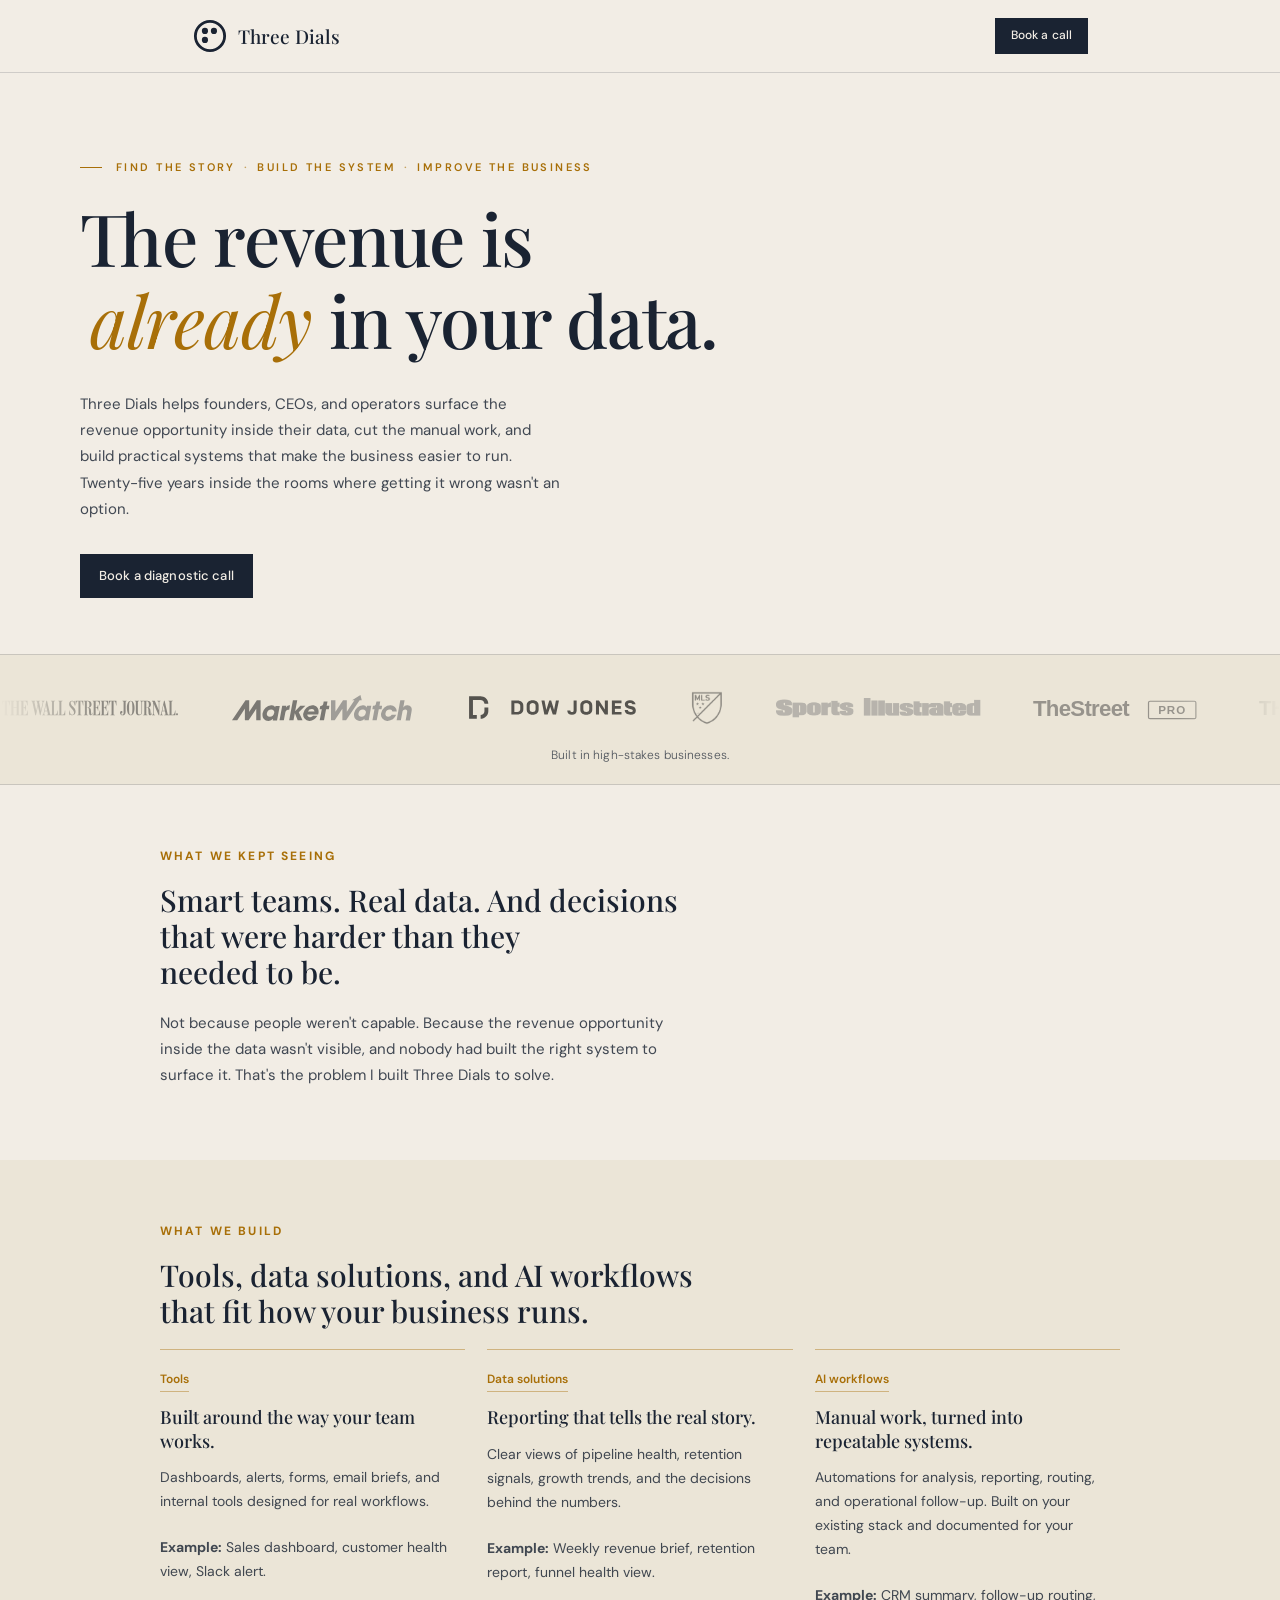
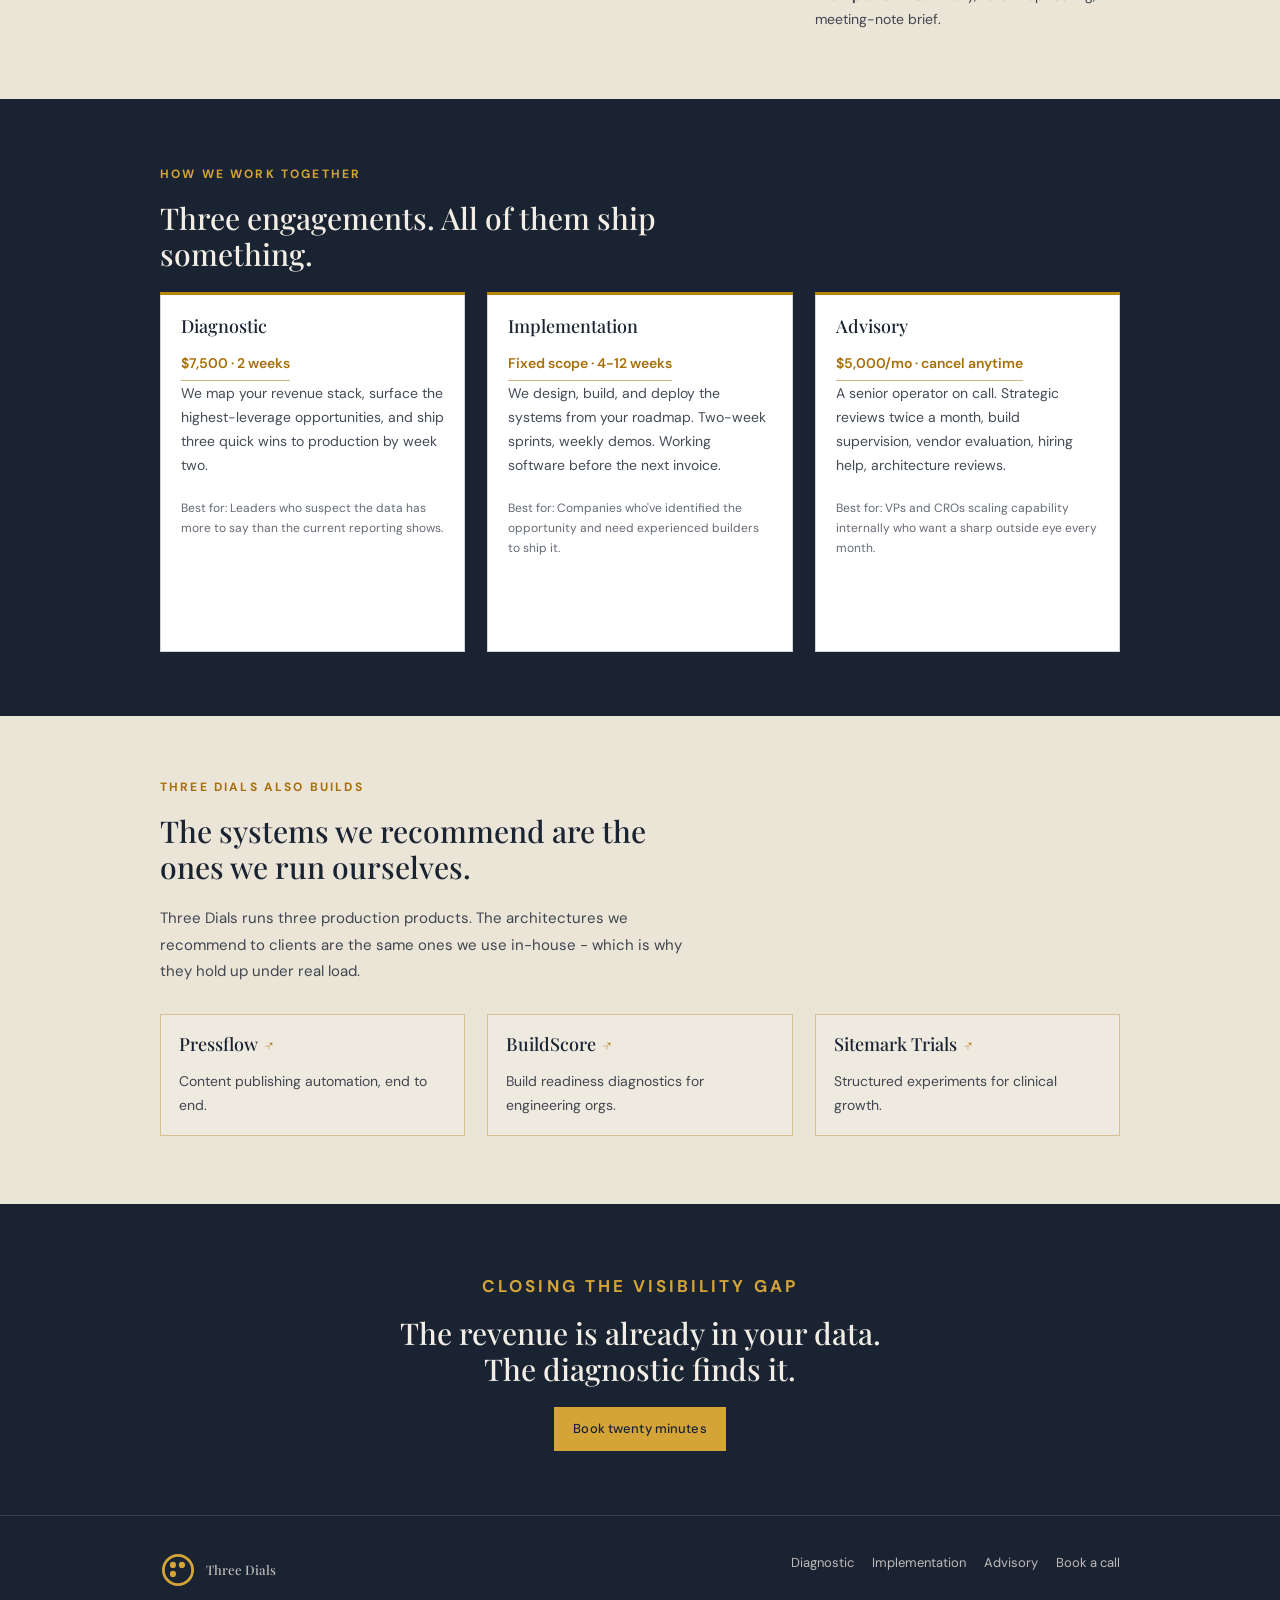
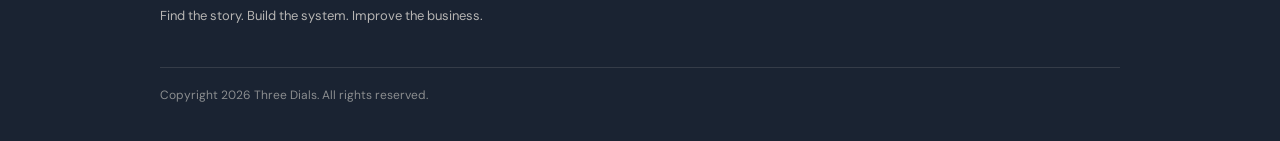
==== commit db0df611: "Refine logo strip styling" ====
--- a/index.html
+++ b/index.html
@@ -102,22 +102,22 @@
         <div class="credential-shell">
           <div class="logo-marquee" aria-label="Organizations Wade has built revenue platforms for">
             <div class="logo-track" aria-hidden="false">
-              <img src="images/logos/wsj.svg" alt="The Wall Street Journal" />
+              <img src="images/logos/wsj.svg" alt="The Wall Street Journal" class="logo-heavy" />
               <img src="images/logos/marketwatch.svg" alt="MarketWatch" />
-              <img src="images/logos/dow-jones.svg" alt="Dow Jones" class="logo-small" style="padding: 0px; margin: 0px; height: 23px" />
-              <img src="images/logos/mls.png" alt="Major League Soccer" class="logo-square" />
-              <img src="images/logos/sports-illustrated.png" alt="Sports Illustrated" />
-              <img src="images/logos/thestreet-pro.png" alt="TheStreet PRO" class="logo-invert" />
-              <img src="images/logos/arena-group.svg" alt="The Arena Group" />
+              <img src="images/logos/dow-jones.svg" alt="Dow Jones" class="logo-dow logo-light" />
+              <img src="images/logos/mls.png" alt="Major League Soccer" class="logo-square logo-mark" />
+              <img src="images/logos/sports-illustrated.png" alt="Sports Illustrated" class="logo-heavy logo-wide" />
+              <img src="images/logos/thestreet-pro.svg" alt="TheStreet PRO" class="logo-heavy" />
+              <img src="images/logos/arena-group.svg" alt="The Arena Group" class="logo-heavy" />
             </div>
             <div class="logo-track" aria-hidden="true">
-              <img src="images/logos/wsj.svg" alt="" />
+              <img src="images/logos/wsj.svg" alt="" class="logo-heavy" />
               <img src="images/logos/marketwatch.svg" alt="" />
-              <img src="images/logos/dow-jones.svg" alt="" class="logo-small" />
-              <img src="images/logos/mls.png" alt="" class="logo-square" />
-              <img src="images/logos/sports-illustrated.png" alt="" />
-              <img src="images/logos/thestreet-pro.png" alt="" class="logo-invert" />
-              <img src="images/logos/arena-group.svg" alt="" />
+              <img src="images/logos/dow-jones.svg" alt="" class="logo-dow logo-light" />
+              <img src="images/logos/mls.png" alt="" class="logo-square logo-mark" />
+              <img src="images/logos/sports-illustrated.png" alt="" class="logo-heavy logo-wide" />
+              <img src="images/logos/thestreet-pro.svg" alt="" class="logo-heavy" />
+              <img src="images/logos/arena-group.svg" alt="" class="logo-heavy" />
             </div>
           </div>
           <div class="credential-label" style="font-size: 12px; font-family: &quot;DM Sans&quot;; font-weight: 300; color: rgba(26, 35, 50, 0.737)">
--- a/styles.css
+++ b/styles.css
@@ -422,11 +422,12 @@
 }
 
 .logo-marquee {
+  --logo-gap: 52px;
   position: relative;
   width: 100%;
   overflow: hidden;
   display: flex;
-  gap: 44px;
+  gap: 0;
   mask-image: linear-gradient(
     to right,
     transparent 0,
@@ -446,10 +447,10 @@
 .logo-track {
   display: flex;
   align-items: center;
-  gap: 44px;
+  gap: var(--logo-gap);
   flex-shrink: 0;
   animation: logo-scroll 40s linear infinite;
-  padding-right: 44px;
+  padding-right: var(--logo-gap);
 }
 
 .logo-marquee:hover .logo-track {
@@ -457,38 +458,53 @@
 }
 
 .logo-track img {
-  height: 30px;
+  display: block;
+  height: 29px;
   width: auto;
+  max-width: 180px;
   flex-shrink: 0;
-  filter: grayscale(1) contrast(0.9) opacity(0.7);
+  object-fit: contain;
+  object-position: center;
+  overflow: visible;
+  filter: grayscale(1) brightness(0.72) contrast(0.82) opacity(0.62);
   mix-blend-mode: multiply;
   transition: filter 200ms ease, opacity 200ms ease;
 }
 
 .logo-track img.logo-square {
-  height: 46px;
-}
-
-.logo-track img.logo-small {
-  height: 24px;
-}
-
-.logo-track img.logo-invert {
-  filter: invert(1) grayscale(1) contrast(0.9) opacity(0.7);
-  mix-blend-mode: normal;
+  height: 34px;
+}
+
+.logo-track img.logo-dow {
+  height: 27px;
+  max-width: 190px;
+}
+
+.logo-track img.logo-wide {
+  max-width: 205px;
+}
+
+.logo-track img.logo-heavy,
+.logo-track img.logo-mark {
+  filter: grayscale(1) brightness(0.88) contrast(0.72) opacity(0.48);
+}
+
+.logo-track img.logo-light {
+  filter: grayscale(1) brightness(0.58) contrast(0.9) opacity(0.68);
 }
 
 .logo-track img:hover {
-  filter: grayscale(1) contrast(1) opacity(1);
-}
-
-.logo-track img.logo-invert:hover {
-  filter: invert(1) grayscale(1) contrast(1) opacity(1);
+  filter: grayscale(1) brightness(0.68) contrast(0.9) opacity(0.82);
+}
+
+.logo-track img.logo-heavy:hover,
+.logo-track img.logo-mark:hover {
+  filter: grayscale(1) brightness(0.78) contrast(0.8) opacity(0.72);
 }
 
 @keyframes logo-scroll {
   from { transform: translateX(0); }
-  to { transform: translateX(calc(-100% - 44px)); }
+  to { transform: translateX(-100%); }
 }
 
 @media (prefers-reduced-motion: reduce) {
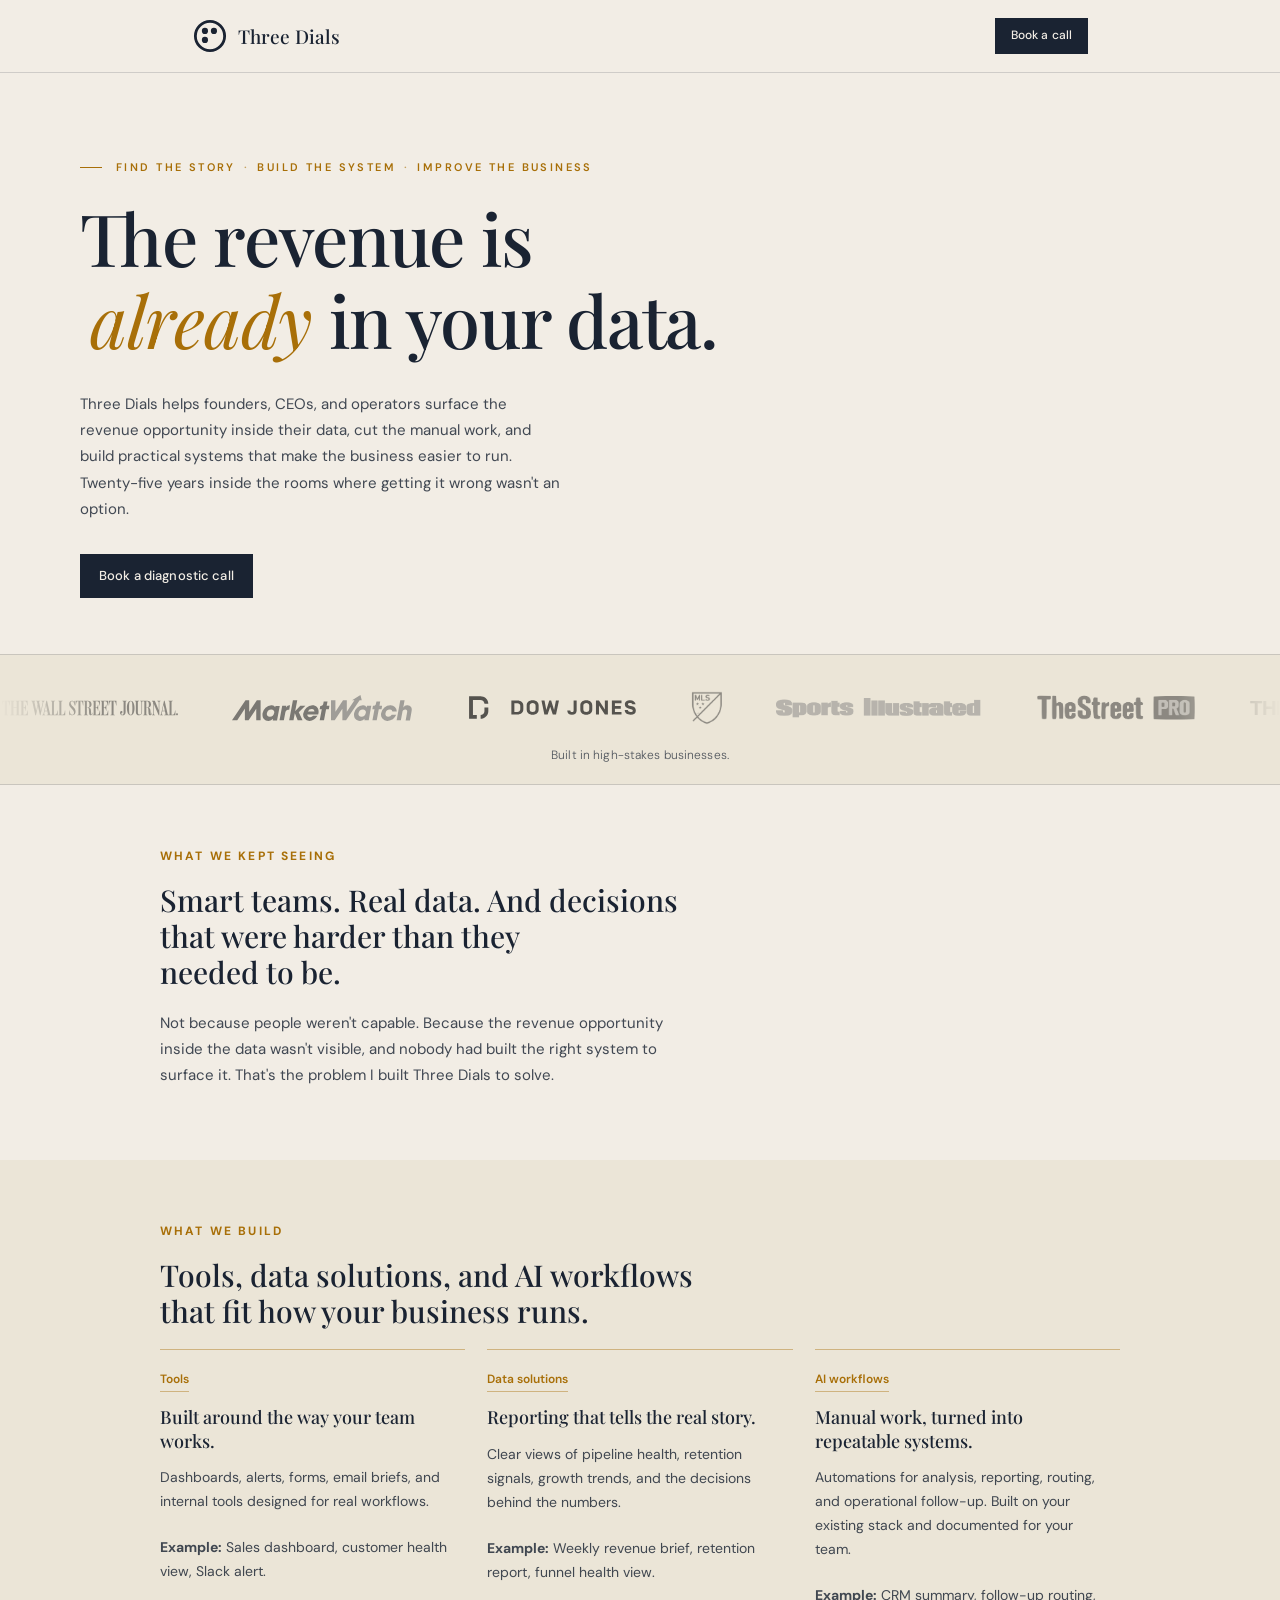
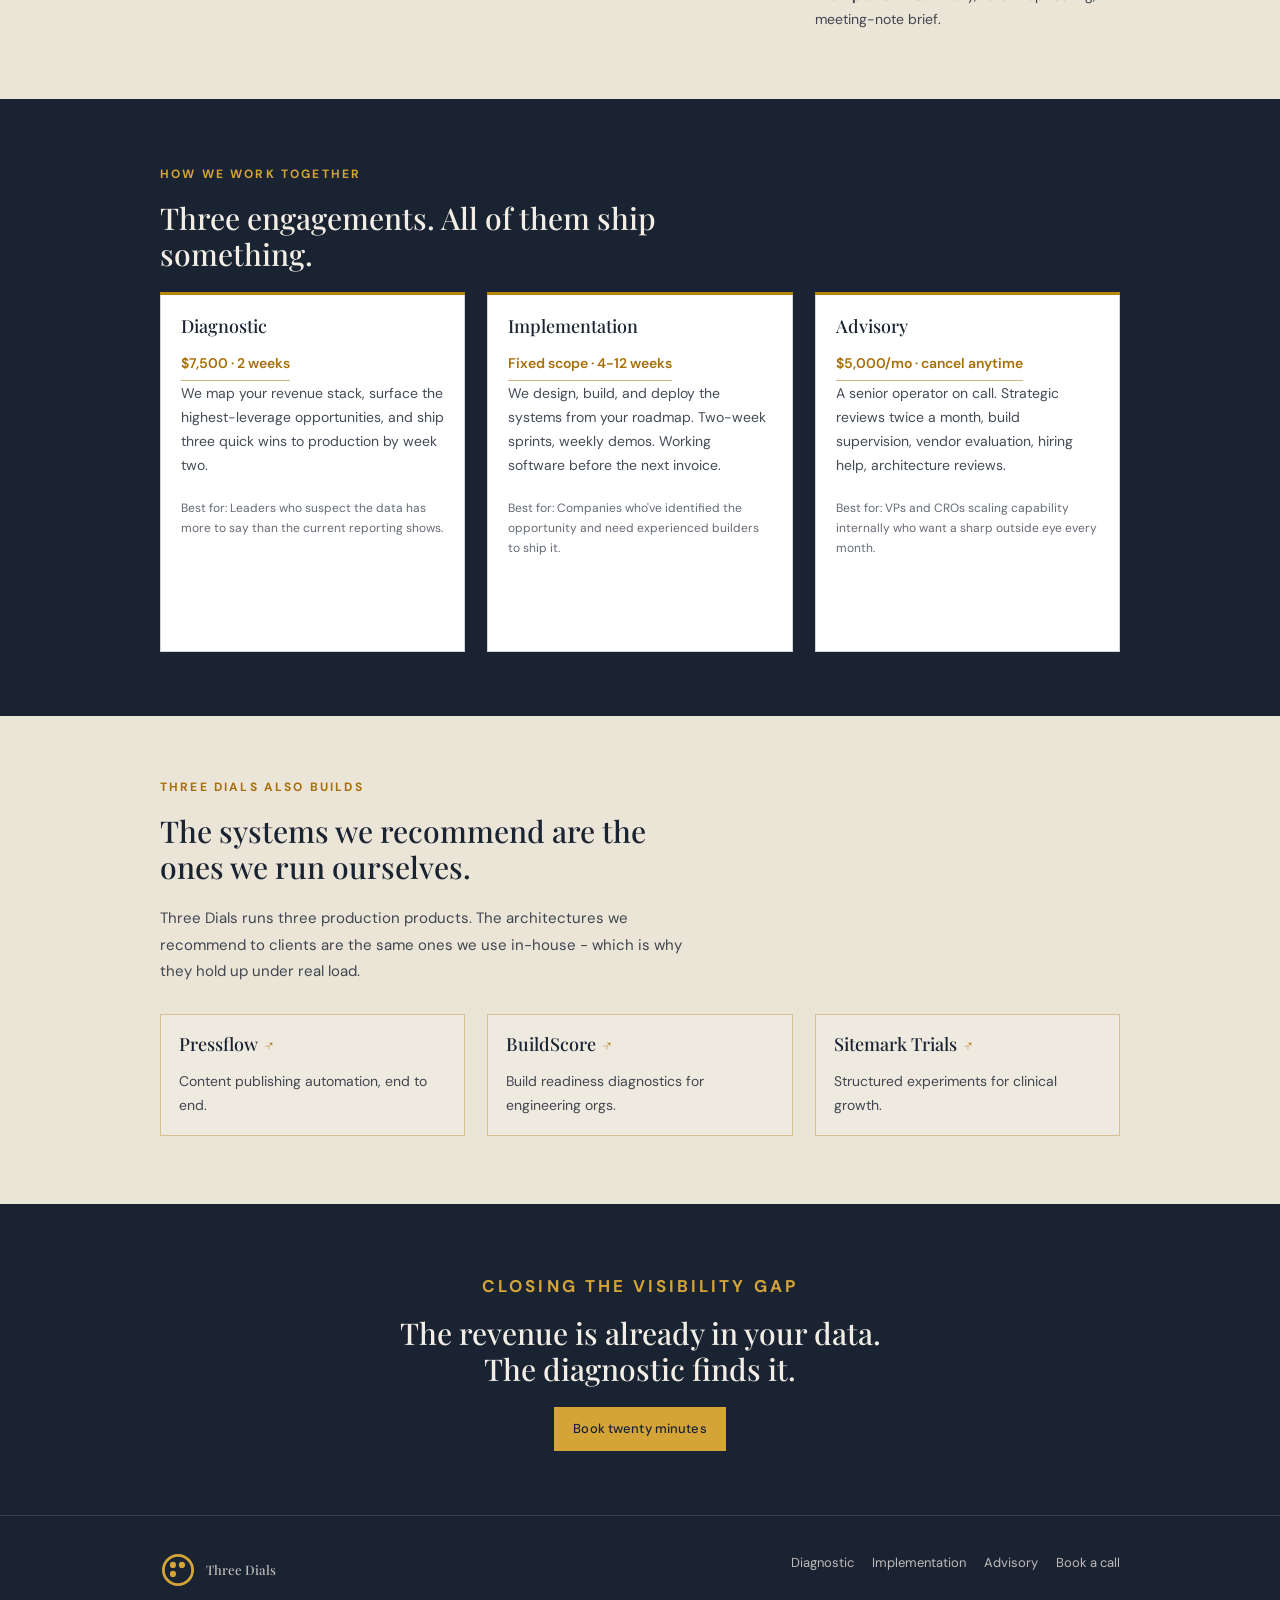
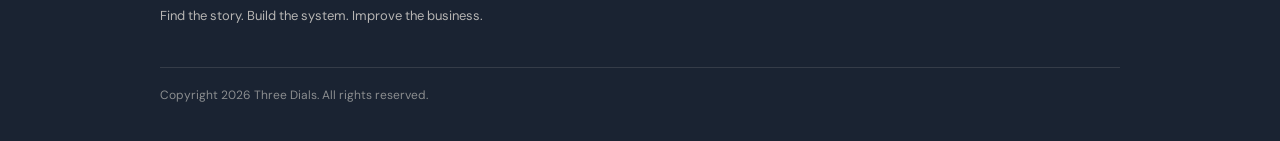
==== commit 9a81ed9a: "Restore TheStreet PRO logo" ====
--- a/index.html
+++ b/index.html
@@ -107,7 +107,7 @@
               <img src="images/logos/dow-jones.svg" alt="Dow Jones" class="logo-dow logo-light" />
               <img src="images/logos/mls.png" alt="Major League Soccer" class="logo-square logo-mark" />
               <img src="images/logos/sports-illustrated.png" alt="Sports Illustrated" class="logo-heavy logo-wide" />
-              <img src="images/logos/thestreet-pro.svg" alt="TheStreet PRO" class="logo-heavy" />
+              <img src="images/logos/thestreet-pro.png" alt="TheStreet PRO" class="logo-invert" />
               <img src="images/logos/arena-group.svg" alt="The Arena Group" class="logo-heavy" />
             </div>
             <div class="logo-track" aria-hidden="true">
@@ -116,7 +116,7 @@
               <img src="images/logos/dow-jones.svg" alt="" class="logo-dow logo-light" />
               <img src="images/logos/mls.png" alt="" class="logo-square logo-mark" />
               <img src="images/logos/sports-illustrated.png" alt="" class="logo-heavy logo-wide" />
-              <img src="images/logos/thestreet-pro.svg" alt="" class="logo-heavy" />
+              <img src="images/logos/thestreet-pro.png" alt="" class="logo-invert" />
               <img src="images/logos/arena-group.svg" alt="" class="logo-heavy" />
             </div>
           </div>
--- a/styles.css
+++ b/styles.css
@@ -489,6 +489,11 @@
   filter: grayscale(1) brightness(0.88) contrast(0.72) opacity(0.48);
 }
 
+.logo-track img.logo-invert {
+  filter: invert(1) grayscale(1) brightness(0.88) contrast(0.72) opacity(0.48);
+  mix-blend-mode: normal;
+}
+
 .logo-track img.logo-light {
   filter: grayscale(1) brightness(0.58) contrast(0.9) opacity(0.68);
 }
@@ -500,6 +505,10 @@
 .logo-track img.logo-heavy:hover,
 .logo-track img.logo-mark:hover {
   filter: grayscale(1) brightness(0.78) contrast(0.8) opacity(0.72);
+}
+
+.logo-track img.logo-invert:hover {
+  filter: invert(1) grayscale(1) brightness(0.78) contrast(0.8) opacity(0.72);
 }
 
 @keyframes logo-scroll {
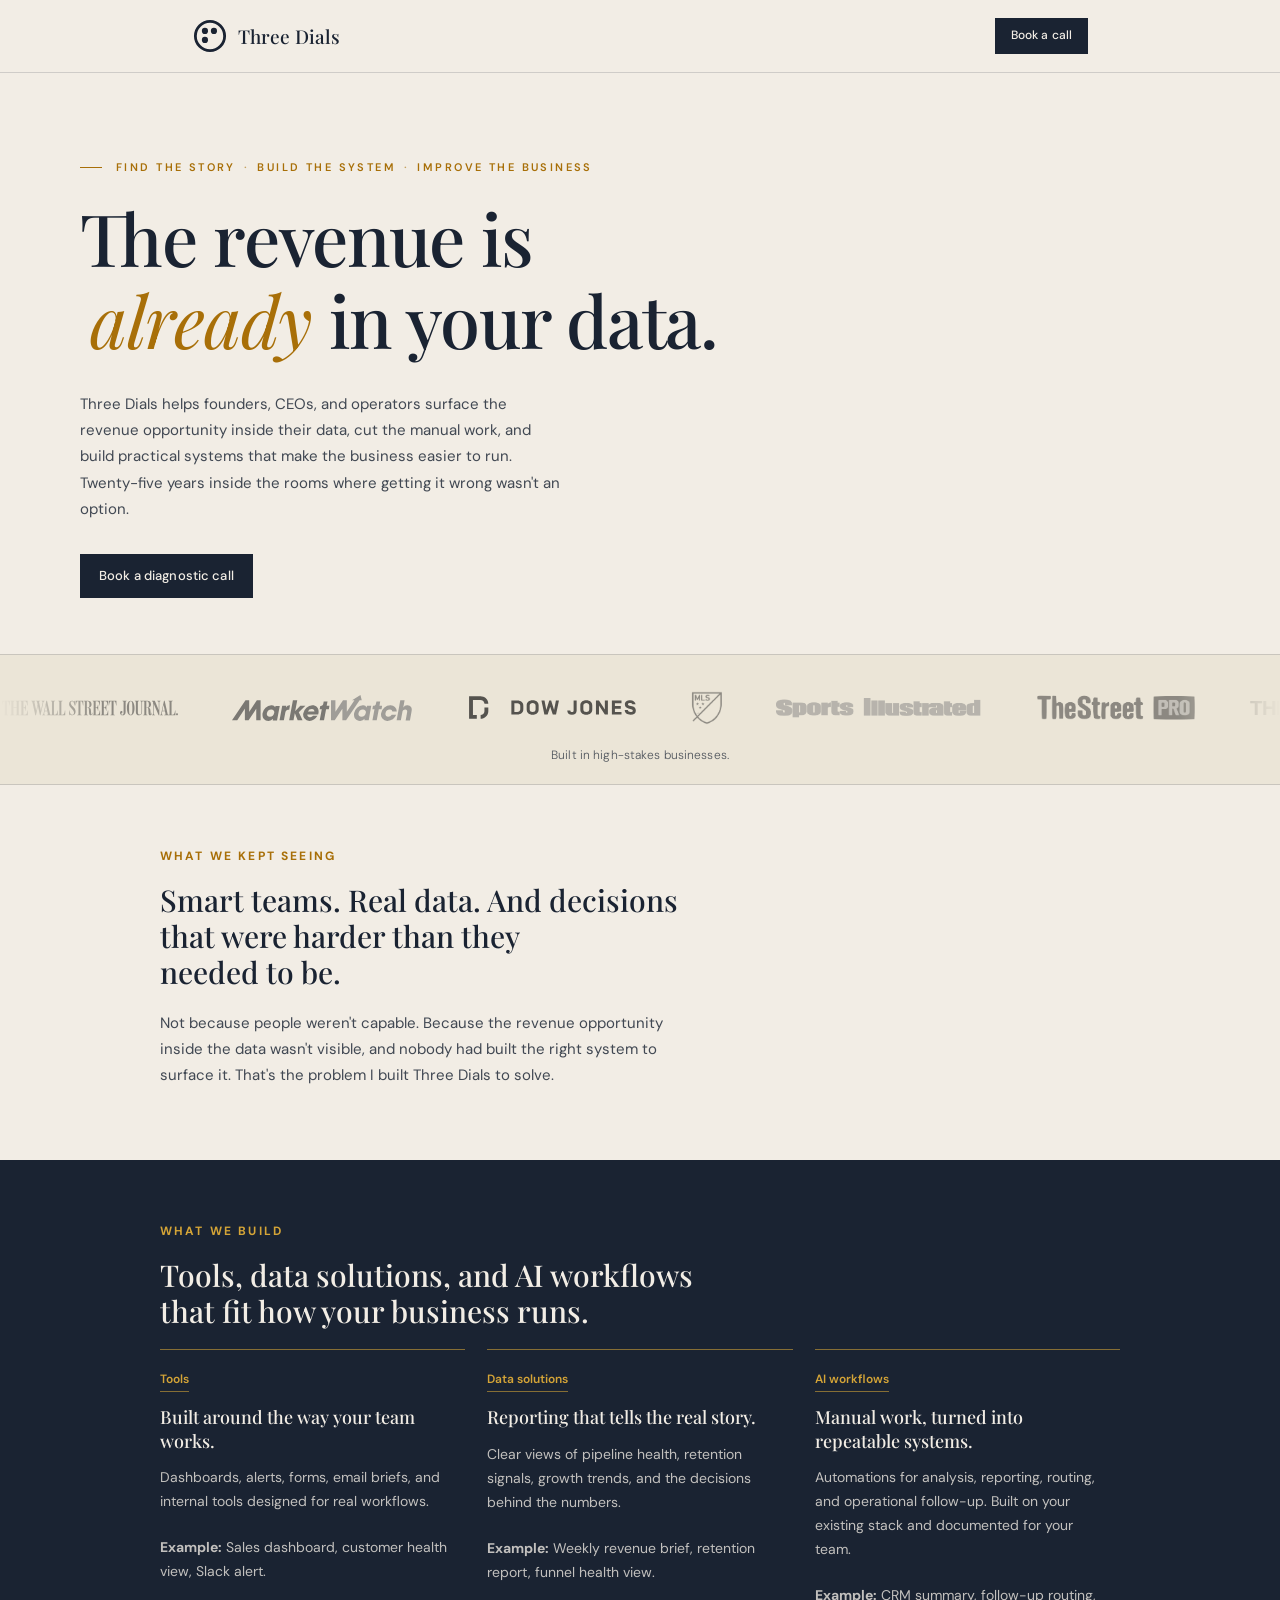
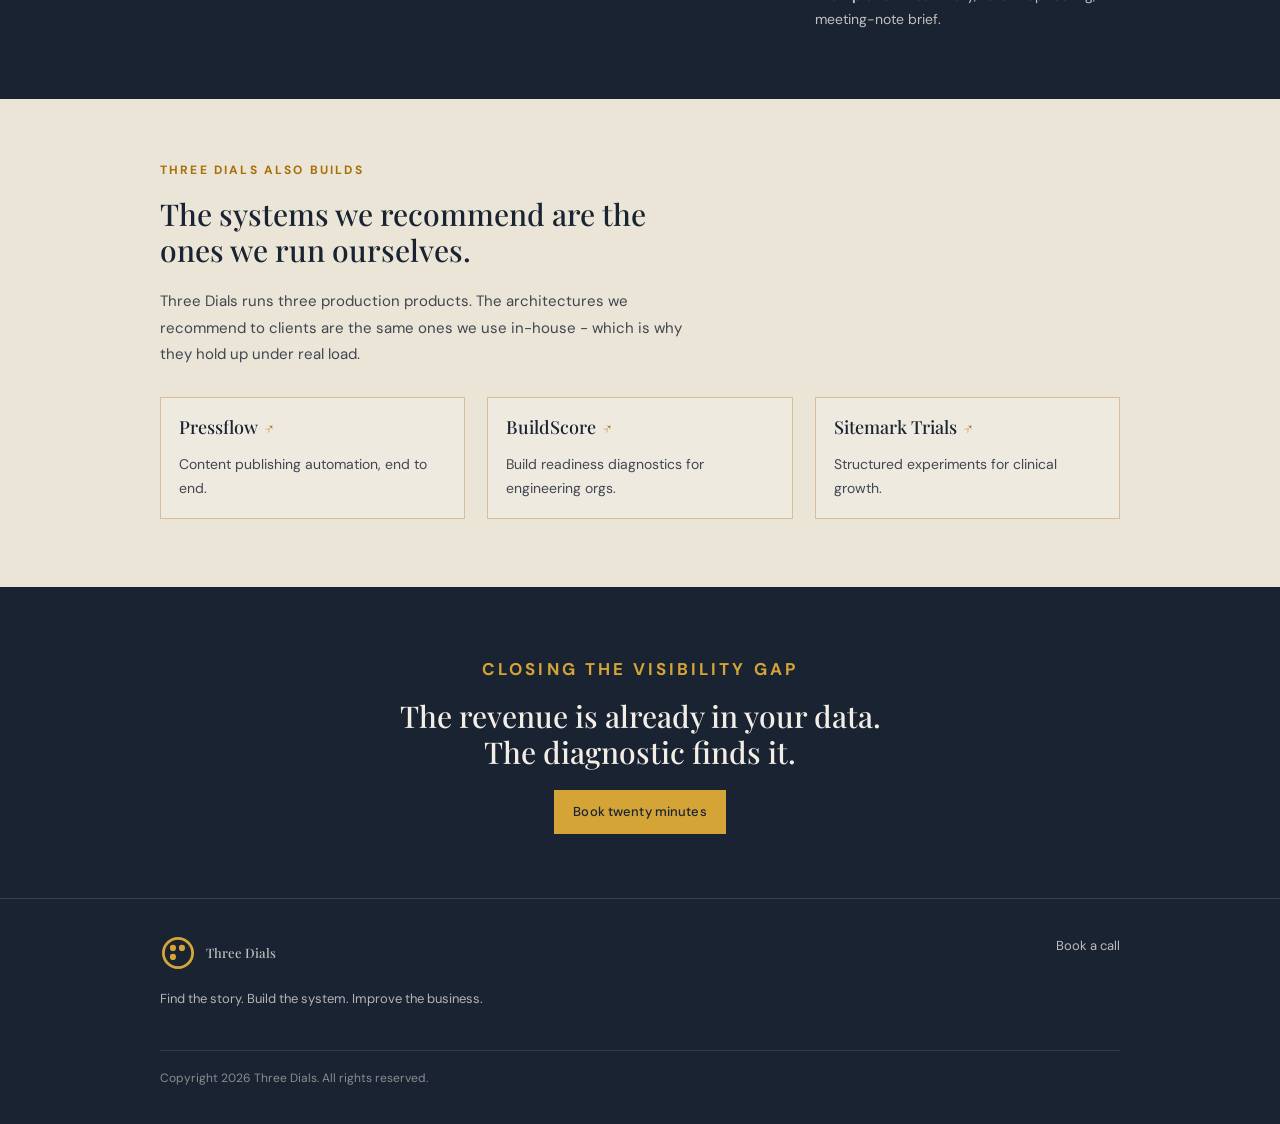
==== commit c50df0c2: "Remove pricing section" ====
--- a/index.html
+++ b/index.html
@@ -172,51 +172,6 @@
         </div>
       </section>
 
-      <section class="engagements dark-band" id="diagnostic">
-        <div class="section-shell">
-          <p class="eyebrow">How we work together</p>
-          <h2>Three engagements. All of them ship something.</h2>
-          <div class="engagement-grid">
-            <article>
-              <h3>Diagnostic</h3>
-              <p class="price">$7,500 · 2 weeks</p>
-              <p>
-                We map your revenue stack, surface the highest-leverage opportunities, and
-                ship three quick wins to production by week two.
-              </p>
-              <p class="best-for">
-                Best for: Leaders who suspect the data has more to say than the current
-                reporting shows.
-              </p>
-            </article>
-            <article id="implementation">
-              <h3>Implementation</h3>
-              <p class="price">Fixed scope · 4-12 weeks</p>
-              <p>
-                We design, build, and deploy the systems from your roadmap. Two-week sprints,
-                weekly demos. Working software before the next invoice.
-              </p>
-              <p class="best-for">
-                Best for: Companies who've identified the opportunity and need experienced
-                builders to ship it.
-              </p>
-            </article>
-            <article id="advisory">
-              <h3>Advisory</h3>
-              <p class="price">$5,000/mo · cancel anytime</p>
-              <p>
-                A senior operator on call. Strategic reviews twice a month, build
-                supervision, vendor evaluation, hiring help, architecture reviews.
-              </p>
-              <p class="best-for">
-                Best for: VPs and CROs scaling capability internally who want a sharp
-                outside eye every month.
-              </p>
-            </article>
-          </div>
-        </div>
-      </section>
-
       <section class="products band">
         <div class="section-shell">
           <p class="eyebrow">Three Dials also builds</p>
@@ -269,9 +224,6 @@
           <p>Find the story. Build the system. Improve the business.</p>
         </div>
         <nav aria-label="Footer navigation">
-          <a href="#diagnostic">Diagnostic</a>
-          <a href="#implementation">Implementation</a>
-          <a href="#advisory">Advisory</a>
           <button type="button" data-calendly>Book a call</button>
         </nav>
         <p class="copyright">Copyright 2026 Three Dials. All rights reserved.</p>
--- a/styles.css
+++ b/styles.css
@@ -540,15 +540,40 @@
   padding: 64px 0 68px;
 }
 
+.build {
+  background: var(--navy);
+  color: var(--cream);
+}
+
+.build .eyebrow {
+  color: var(--amber-dark);
+}
+
+.build h2,
+.build h3 {
+  color: var(--cream);
+}
+
+.build p {
+  color: rgba(242, 237, 229, 0.78);
+}
+
+.build .capability-grid article {
+  border-top-color: rgba(212, 164, 55, 0.58);
+}
+
+.build .capability-grid span {
+  border-bottom-color: rgba(212, 164, 55, 0.58);
+  color: var(--amber-dark);
+}
+
 .capability-grid,
-.engagement-grid,
 .product-grid {
   display: grid;
   gap: 22px;
 }
 
-.capability-grid,
-.engagement-grid {
+.capability-grid {
   grid-template-columns: repeat(3, 1fr);
 }
 
@@ -571,7 +596,6 @@
 }
 
 .capability-grid p,
-.engagement-grid p,
 .product-grid p {
   margin-bottom: 0;
   font-size: 14px;
@@ -584,60 +608,6 @@
 
 .capability-example strong {
   font-weight: 700;
-}
-
-.dark-band {
-  background: var(--navy);
-  color: var(--cream);
-}
-
-.engagements {
-  padding: 68px 0 64px;
-}
-
-.engagements .eyebrow {
-  color: var(--amber-dark);
-}
-
-.engagements h2 {
-  color: var(--cream);
-}
-
-.engagement-grid article {
-  position: relative;
-  min-height: 360px;
-  padding: 22px 20px;
-  border: 1px solid rgba(26, 35, 50, 0.2);
-  background: var(--white);
-}
-
-.engagement-grid article::before {
-  content: "";
-  position: absolute;
-  top: -1px;
-  left: -1px;
-  right: -1px;
-  height: 3px;
-  background: var(--amber);
-}
-
-.price {
-  display: inline-flex;
-  width: fit-content;
-  margin-bottom: 18px;
-  padding-bottom: 5px;
-  border-bottom: 1px solid rgba(168, 111, 8, 0.5);
-  color: var(--amber-strong);
-  font-size: 13px;
-  font-weight: 600;
-  line-height: 1.45;
-}
-
-.best-for {
-  margin-top: 22px;
-  color: rgba(26, 35, 50, 0.68);
-  font-size: 12px !important;
-  line-height: 1.65 !important;
 }
 
 .automation {
@@ -991,7 +961,6 @@
 
   .hero,
   .capability-grid,
-  .engagement-grid,
   .product-grid,
   .automation {
     grid-template-columns: 1fr;
@@ -1013,10 +982,6 @@
 
   .capability-grid article {
     padding-right: 0;
-  }
-
-  .engagement-grid article {
-    min-height: auto;
   }
 
   .hero-actions,
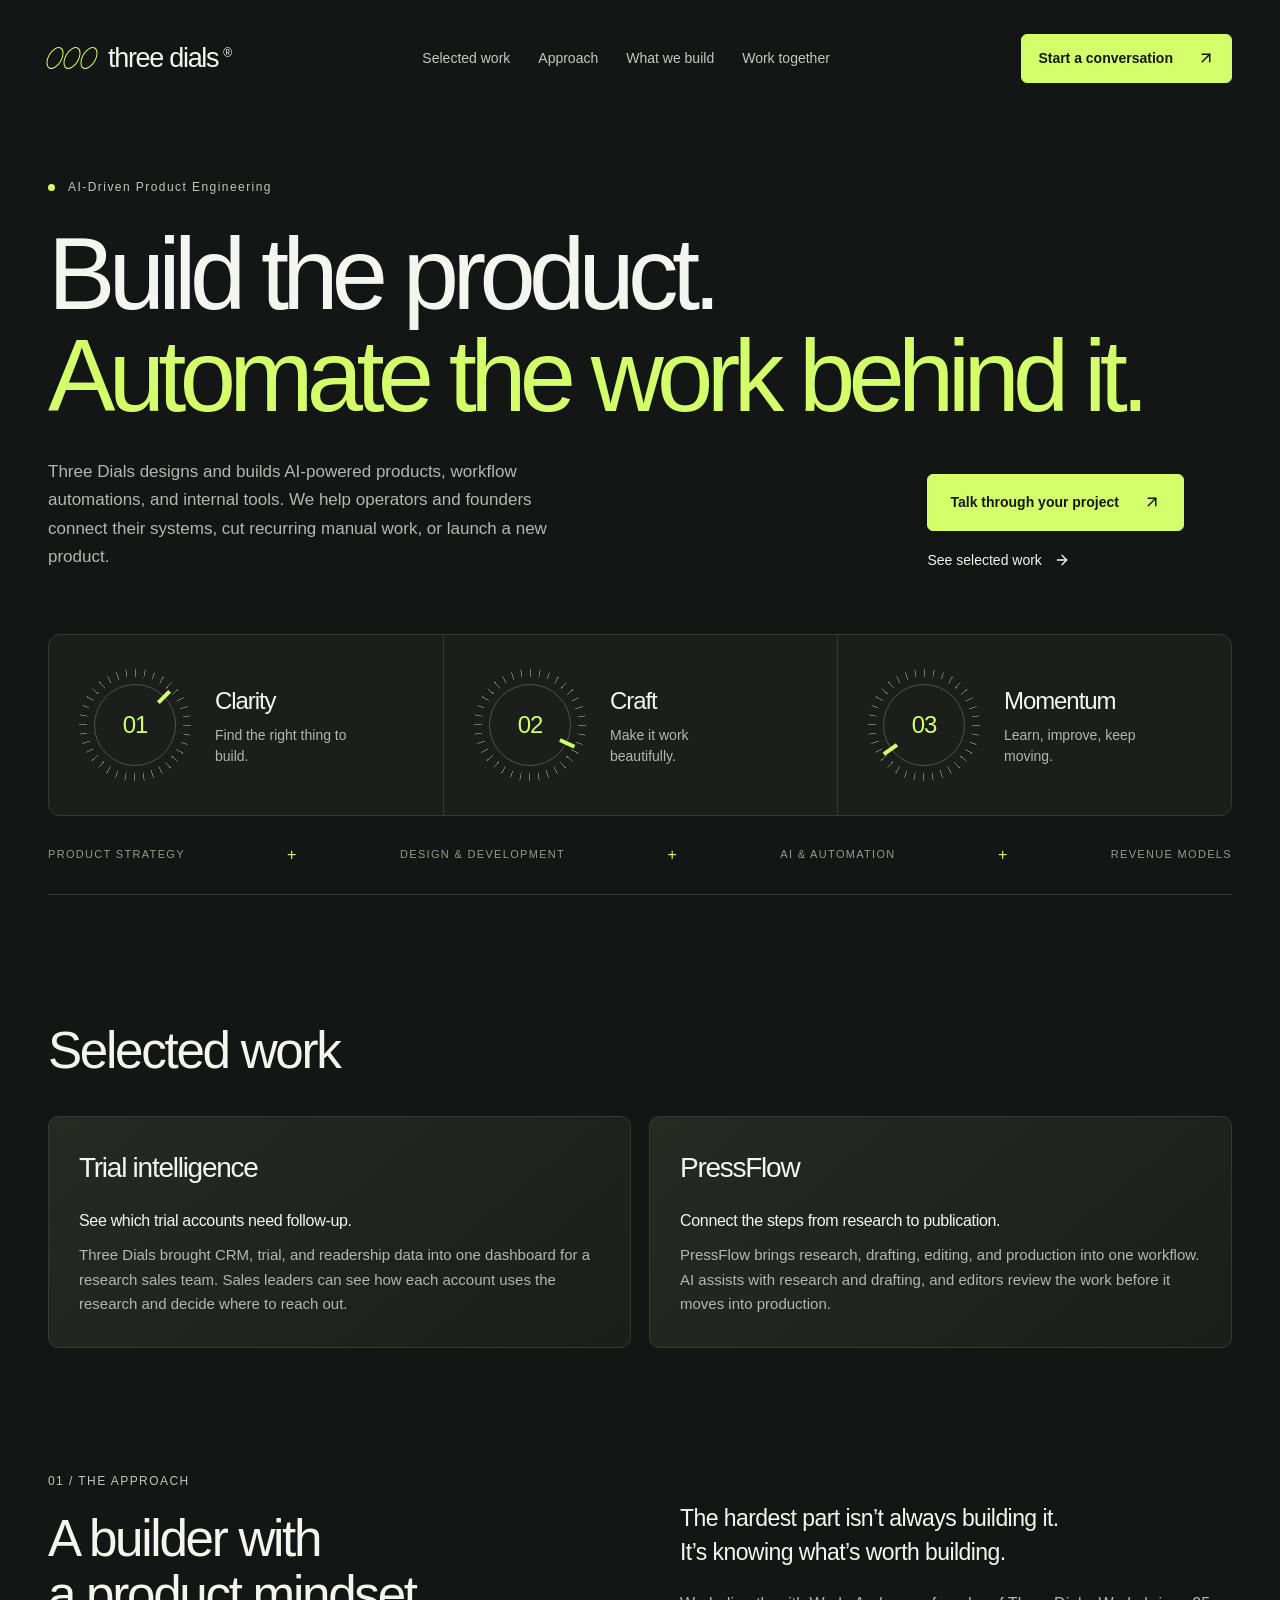
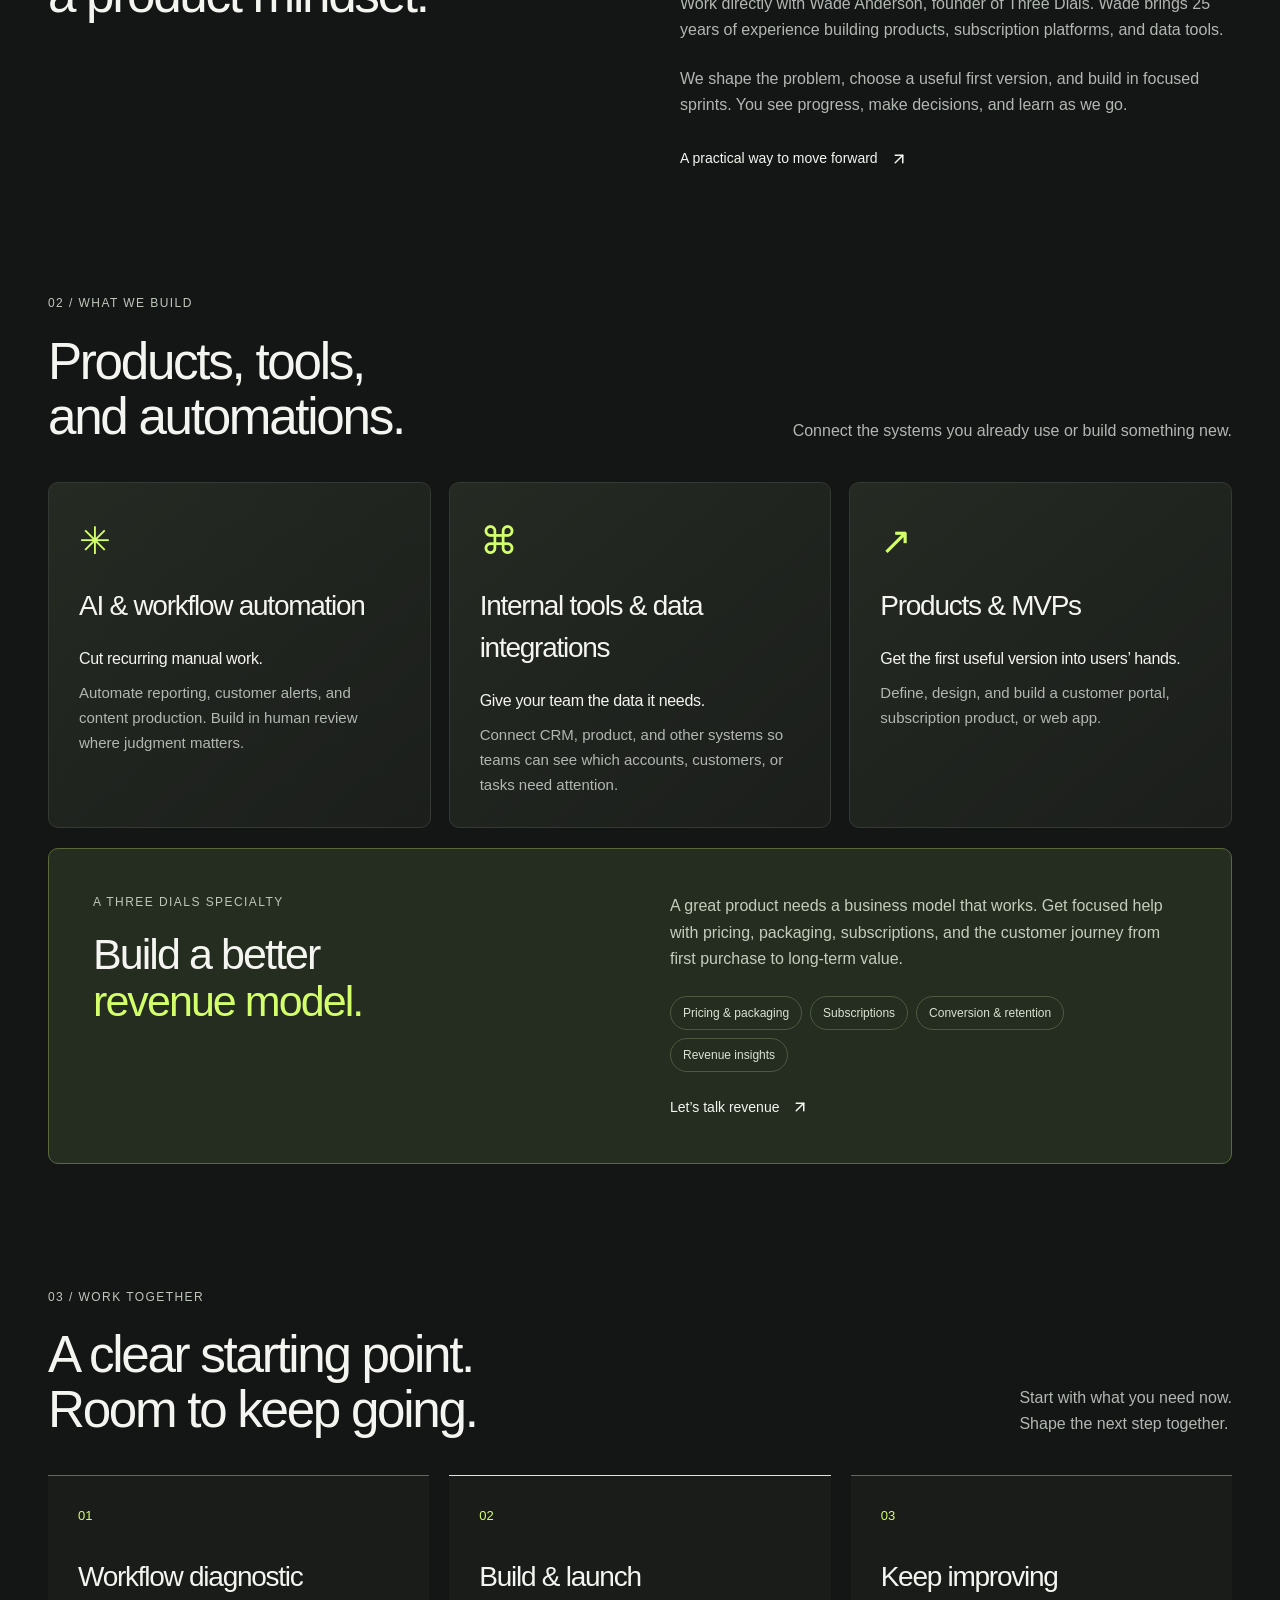
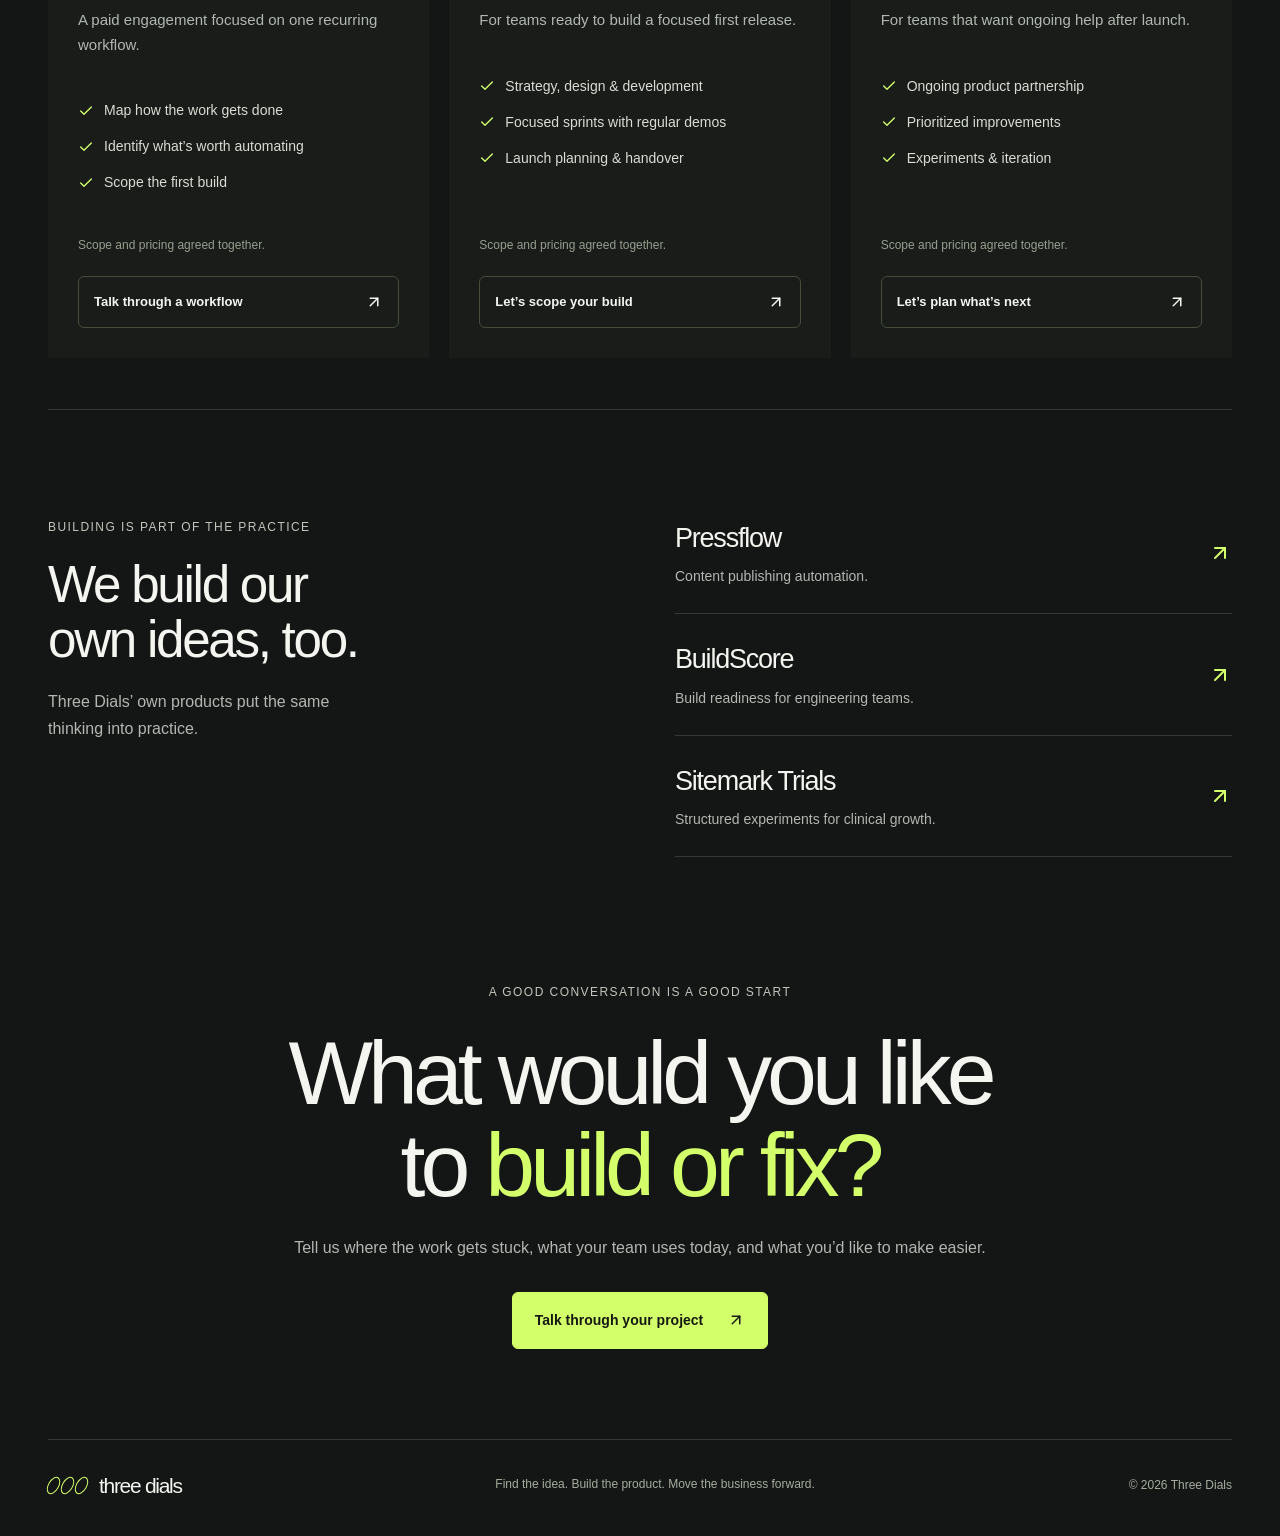
==== commit 55ac687f: "Publish revised Three Dials homepage with Cal.com booking" ====
--- a/index.html
+++ b/index.html
@@ -1,233 +1,2 @@
-<!DOCTYPE html>
-<html lang="en">
-  <head>
-    <meta charset="UTF-8" />
-    <meta name="viewport" content="width=device-width, initial-scale=1.0" />
-    <title>Three Dials | The Revenue Is Already in Your Data</title>
-    <meta
-      name="description"
-      content="Three Dials helps founders, CEOs, and operators surface the revenue opportunity inside their data, cut manual work, and build practical systems."
-    />
-    <meta property="og:title" content="Three Dials | The Revenue Is Already in Your Data" />
-    <meta
-      property="og:description"
-      content="Find the story. Build the system. Improve the business."
-    />
-    <meta property="og:image" content="opengraph.jpg" />
-    <meta property="og:type" content="website" />
-    <link rel="icon" type="image/svg+xml" href="./favicon.svg?v=20260510-1" />
-    <link rel="preconnect" href="https://fonts.googleapis.com" />
-    <link rel="preconnect" href="https://fonts.gstatic.com" crossorigin />
-    <link
-      href="https://fonts.googleapis.com/css2?family=DM+Sans:wght@400;500;600&family=Playfair+Display:ital,wght@0,500;1,400;1,500&display=swap"
-      rel="stylesheet"
-    />
-    <link href="https://assets.calendly.com/assets/external/widget.css" rel="stylesheet" />
-    <link rel="stylesheet" href="./styles.css?v=20260508-13" />
-    <script src="https://assets.calendly.com/assets/external/widget.js" async></script>
-    <script src="./script.js?v=20260508-13" defer></script>
-  </head>
-  <body style="font-size: 13px">
-    <header class="site-header" data-header>
-      <a class="brand" href="/" aria-label="Three Dials home">
-        <span class="dial-mark" aria-hidden="true">
-          <svg viewBox="0 0 64 64" focusable="false">
-            <circle class="dial-ring" cx="32" cy="32" r="26"></circle>
-            <circle cx="23" cy="23" r="5.5"></circle>
-            <circle cx="39" cy="23" r="5.5"></circle>
-            <circle cx="23" cy="39" r="5.5"></circle>
-          </svg>
-        </span>
-        <span>Three Dials</span>
-      </a>
-      <button class="nav-toggle" type="button" aria-expanded="false" aria-controls="site-nav">
-        <span></span>
-        <span></span>
-        <span></span>
-        <span class="sr-only">Toggle navigation</span>
-      </button>
-      <nav class="site-nav" id="site-nav" data-nav>
-        <button class="button button-small" type="button" data-calendly>Book a call</button>
-      </nav>
-    </header>
-
-    <main>
-      <section class="hero section-shell" data-hero>
-        <div class="hero-copy">
-          <p class="eyebrow"><span class="eyebrow-rule" aria-hidden="true"></span>Find the story <span class="eyebrow-dot">·</span> Build the system <span class="eyebrow-dot">·</span> Improve the business</p>
-          <h1 class="hero-h1">
-            <span class="line"><span>The revenue is</span></span>
-            <span class="line"><span style="padding: 10px"><em>already</em> in your data.</span></span>
-          </h1>
-          <p class="hero-subhead">
-            Three Dials helps founders, CEOs, and operators surface the revenue opportunity
-            inside their data, cut the manual work, and build practical systems that make
-            the business easier to run. Twenty-five years inside the rooms where getting it
-            wrong wasn't an option.
-          </p>
-          <div class="hero-actions">
-            <button class="button" type="button" data-calendly>Book a diagnostic call</button>
-          </div>
-        </div>
-        <div class="hero-frame" aria-label="The Three Dials framework" hidden>
-          <span class="hero-frame-tag">Three Dials</span>
-          <div class="hero-row">
-            <span class="n">01</span>
-            <span class="hero-row-body">
-              <span class="verb">Find</span>
-              <span class="of">the story</span>
-            </span>
-            <span class="meta">Diagnostic</span>
-          </div>
-          <div class="hero-row">
-            <span class="n">02</span>
-            <span class="hero-row-body">
-              <span class="verb">Build</span>
-              <span class="of">the system</span>
-            </span>
-            <span class="meta">Implementation</span>
-          </div>
-          <div class="hero-row">
-            <span class="n">03</span>
-            <span class="hero-row-body">
-              <span class="verb">Improve</span>
-              <span class="of">the business</span>
-            </span>
-            <span class="meta">Advisory</span>
-          </div>
-        </div>
-      </section>
-
-      <section class="credential-strip" aria-label="Three Dials experience" style="border-width: 0.8px 0px 0.1px; padding: 36px 0px 20px">
-        <div class="credential-shell">
-          <div class="logo-marquee" aria-label="Organizations Wade has built revenue platforms for">
-            <div class="logo-track" aria-hidden="false">
-              <img src="images/logos/wsj.svg" alt="The Wall Street Journal" class="logo-heavy" />
-              <img src="images/logos/marketwatch.svg" alt="MarketWatch" />
-              <img src="images/logos/dow-jones.svg" alt="Dow Jones" class="logo-dow logo-light" />
-              <img src="images/logos/mls.png" alt="Major League Soccer" class="logo-square logo-mark" />
-              <img src="images/logos/sports-illustrated.png" alt="Sports Illustrated" class="logo-heavy logo-wide" />
-              <img src="images/logos/thestreet-pro.png" alt="TheStreet PRO" class="logo-invert" />
-              <img src="images/logos/arena-group.svg" alt="The Arena Group" class="logo-heavy" />
-            </div>
-            <div class="logo-track" aria-hidden="true">
-              <img src="images/logos/wsj.svg" alt="" class="logo-heavy" />
-              <img src="images/logos/marketwatch.svg" alt="" />
-              <img src="images/logos/dow-jones.svg" alt="" class="logo-dow logo-light" />
-              <img src="images/logos/mls.png" alt="" class="logo-square logo-mark" />
-              <img src="images/logos/sports-illustrated.png" alt="" class="logo-heavy logo-wide" />
-              <img src="images/logos/thestreet-pro.png" alt="" class="logo-invert" />
-              <img src="images/logos/arena-group.svg" alt="" class="logo-heavy" />
-            </div>
-          </div>
-          <div class="credential-label" style="font-size: 12px; font-family: &quot;DM Sans&quot;; font-weight: 300; color: rgba(26, 35, 50, 0.737)">
-            Built in high-stakes businesses.
-          </div>
-        </div>
-      </section>
-
-      <section class="pattern section-shell">
-        <p class="eyebrow" style="font-family: &quot;DM Sans&quot;">What we kept seeing</p>
-        <h2>Smart teams. Real data. And decisions that were harder than they needed&nbsp;to&nbsp;be.</h2>
-        <p>
-          Not because people weren't capable. Because the revenue opportunity inside the
-          data wasn't visible, and nobody had built the right system to surface it. That's
-          the problem I built Three Dials to solve.
-        </p>
-      </section>
-
-      <section class="build band">
-        <div class="section-shell">
-          <p class="eyebrow">What we build</p>
-          <h2>Tools, data solutions, and AI workflows that fit how your business runs.</h2>
-          <div class="capability-grid">
-            <article>
-              <span>Tools</span>
-              <h3>Built around the way your team works.</h3>
-              <p>
-                Dashboards, alerts, forms, email briefs, and internal tools designed for
-                real workflows.
-              </p>
-              <p class="capability-example"><strong>Example:</strong> Sales dashboard, customer health view, Slack alert.</p>
-            </article>
-            <article>
-              <span>Data solutions</span>
-              <h3>Reporting that tells the real story.</h3>
-              <p>
-                Clear views of pipeline health, retention signals, growth trends, and the
-                decisions behind the numbers.
-              </p>
-              <p class="capability-example"><strong>Example:</strong> Weekly revenue brief, retention report, funnel health view.</p>
-            </article>
-            <article>
-              <span>AI workflows</span>
-              <h3>Manual work, turned into repeatable systems.</h3>
-              <p>
-                Automations for analysis, reporting, routing, and operational follow-up.
-                Built on your existing stack and documented for your team.
-              </p>
-              <p class="capability-example"><strong>Example:</strong> CRM summary, follow-up routing, meeting-note brief.</p>
-            </article>
-          </div>
-        </div>
-      </section>
-
-      <section class="products band">
-        <div class="section-shell">
-          <p class="eyebrow">Three Dials also builds</p>
-          <h2>The systems we recommend are the ones we run ourselves.</h2>
-          <p class="intro">
-            Three Dials runs three production products. The architectures we recommend to
-            clients are the same ones we use in-house - which is why they hold up under
-            real load.
-          </p>
-          <div class="product-grid">
-            <article>
-              <h3><a href="https://pressflow.ai/" target="_blank" rel="noopener">Pressflow</a></h3>
-              <p>Content publishing automation, end to end.</p>
-            </article>
-            <article>
-              <h3><a href="https://www.buildscore.co/" target="_blank" rel="noopener">BuildScore</a></h3>
-              <p>Build readiness diagnostics for engineering orgs.</p>
-            </article>
-            <article>
-              <h3><a href="https://sitemarktrials.com/" target="_blank" rel="noopener">Sitemark Trials</a></h3>
-              <p>Structured experiments for clinical growth.</p>
-            </article>
-          </div>
-        </div>
-      </section>
-
-      <section class="closing" id="contact">
-        <div class="section-shell">
-          <p class="eyebrow" style="font-size: 17px">Closing the visibility gap</p>
-          <h2>The revenue is already in your data.<br />The diagnostic finds it.</h2>
-          <button class="button button-gold" type="button" data-calendly>Book twenty minutes</button>
-        </div>
-      </section>
-    </main>
-
-    <footer class="site-footer" id="footer">
-      <div class="section-shell footer-shell">
-        <div>
-          <a class="brand footer-brand" href="/" aria-label="Three Dials home">
-            <span class="dial-mark" aria-hidden="true">
-              <svg viewBox="0 0 64 64" focusable="false">
-                <circle class="dial-ring" cx="32" cy="32" r="26"></circle>
-                <circle cx="23" cy="23" r="5.5"></circle>
-                <circle cx="39" cy="23" r="5.5"></circle>
-                <circle cx="23" cy="39" r="5.5"></circle>
-              </svg>
-            </span>
-            <span>Three Dials</span>
-          </a>
-          <p>Find the story. Build the system. Improve the business.</p>
-        </div>
-        <nav aria-label="Footer navigation">
-          <button type="button" data-calendly>Book a call</button>
-        </nav>
-        <p class="copyright">Copyright 2026 Three Dials. All rights reserved.</p>
-      </div>
-    </footer>
-  </body>
-</html>
+<!doctype html>
+<html lang="en"><head><meta charset="utf-8"><meta name="viewport" content="width=device-width,initial-scale=1"><title>Three Dials | AI-Driven Product Engineering</title><meta name="description" content="Three Dials builds AI-powered products, workflow automations, data integrations, and custom internal tools."><link rel="icon" href="/favicon.svg"><link rel="stylesheet" href="/september.css"></head><body><a class="skip" href="#main">Skip to content</a><header class="header wrap"><a class="brand" href="#"><span class="mark" aria-hidden="true"><i></i><i></i><i></i></span>three dials<span class="brand-dot">®</span></a><nav aria-label="Main navigation"><a href="#work">Selected work</a><a href="#approach">Approach</a><a href="#build">What we build</a><a href="#partnership">Work together</a></nav><a class="button" href="https://cal.com/wade-anderson-emuc8i/three-dials" target="_blank" rel="noopener noreferrer">Start a conversation<svg xmlns="http://www.w3.org/2000/svg" width="18" height="18" viewBox="0 0 24 24" fill="none" stroke="currentColor" stroke-width="2" stroke-linecap="round" stroke-linejoin="round" class="lucide lucide-arrow-up-right" aria-hidden="true"><path d="M7 7h10v10"></path><path d="M7 17 17 7"></path></svg></a></header><main id="main"><section class="hero wrap"><div class="eyebrow"><span class="status"></span> AI-Driven Product Engineering</div><h1>Build the product.<br/><span>Automate the work behind it.</span></h1><div class="hero-bottom"><p>Three Dials designs and builds AI-powered products, workflow automations, and internal tools. We help operators and founders connect their systems, cut recurring manual work, or launch a new product.</p><div class="hero-actions"><a class="button" href="https://cal.com/wade-anderson-emuc8i/three-dials" target="_blank" rel="noopener noreferrer">Talk through your project<svg xmlns="http://www.w3.org/2000/svg" width="18" height="18" viewBox="0 0 24 24" fill="none" stroke="currentColor" stroke-width="2" stroke-linecap="round" stroke-linejoin="round" class="lucide lucide-arrow-up-right" aria-hidden="true"><path d="M7 7h10v10"></path><path d="M7 17 17 7"></path></svg></a><a class="text-link" href="#work">See selected work <svg xmlns="http://www.w3.org/2000/svg" width="16" height="16" viewBox="0 0 24 24" fill="none" stroke="currentColor" stroke-width="2" stroke-linecap="round" stroke-linejoin="round" class="lucide lucide-arrow-right" aria-hidden="true"><path d="M5 12h14"></path><path d="m12 5 7 7-7 7"></path></svg></a></div></div><div class="dials-band" aria-label="Three Dials: clarity, craft, momentum"><div class="dial-cell dial-0"><div class="dial" aria-hidden="true"><div class="dial-core"><span>01</span><i></i></div></div><div class="dial-caption"><h2>Clarity</h2><p>Find the right thing to build.</p></div></div><div class="dial-cell dial-1"><div class="dial" aria-hidden="true"><div class="dial-core"><span>02</span><i></i></div></div><div class="dial-caption"><h2>Craft</h2><p>Make it work beautifully.</p></div></div><div class="dial-cell dial-2"><div class="dial" aria-hidden="true"><div class="dial-core"><span>03</span><i></i></div></div><div class="dial-caption"><h2>Momentum</h2><p>Learn, improve, keep moving.</p></div></div></div><div class="capability-line"><span>PRODUCT STRATEGY</span><b>+</b><span>DESIGN &amp; DEVELOPMENT</span><b>+</b><span>AI &amp; AUTOMATION</span><b>+</b><span>REVENUE MODELS</span></div></section><section id="work" class="section wrap"><div class="section-heading"><div><h2>Selected work</h2></div></div><div class="build-grid selected-work"><article class="build-card"><h3>Trial intelligence</h3><h4>See which trial accounts need follow-up.</h4><p>Three Dials brought CRM, trial, and readership data into one dashboard for a research sales team. Sales leaders can see how each account uses the research and decide where to reach out.</p></article><article class="build-card"><h3>PressFlow</h3><h4>Connect the steps from research to publication.</h4><p>PressFlow brings research, drafting, editing, and production into one workflow. AI assists with research and drafting, and editors review the work before it moves into production.</p></article></div></section><section id="approach" class="section wrap split"><div><div class="eyebrow">01 / THE APPROACH</div><h2>A builder with<br/>a product mindset.</h2></div><div class="approach-copy"><p class="lead">The hardest part isn’t always building it.<br/>It’s knowing what’s worth building.</p><p>Work directly with Wade Anderson, founder of Three Dials. Wade brings 25 years of experience building products, subscription platforms, and data tools.</p><p>We shape the problem, choose a useful first version, and build in focused sprints. You see progress, make decisions, and learn as we go.</p><a class="text-link" href="#partnership">A practical way to move forward <svg xmlns="http://www.w3.org/2000/svg" width="18" height="18" viewBox="0 0 24 24" fill="none" stroke="currentColor" stroke-width="2" stroke-linecap="round" stroke-linejoin="round" class="lucide lucide-arrow-up-right" aria-hidden="true"><path d="M7 7h10v10"></path><path d="M7 17 17 7"></path></svg></a></div></section><section id="build" class="section wrap"><div class="section-heading"><div><div class="eyebrow">02 / WHAT WE BUILD</div><h2>Products, tools,<br/>and automations.</h2></div><p>Connect the systems you already use or build something new.</p></div><div class="build-grid"><article class="build-card"><span class="service-icon" aria-hidden="true">✳</span><h3>AI &amp; workflow automation</h3><h4>Cut recurring manual work.</h4><p>Automate reporting, customer alerts, and content production. Build in human review where judgment matters.</p></article><article class="build-card"><span class="service-icon" aria-hidden="true">⌘</span><h3>Internal tools &amp; data integrations</h3><h4>Give your team the data it needs.</h4><p>Connect CRM, product, and other systems so teams can see which accounts, customers, or tasks need attention.</p></article><article class="build-card"><span class="service-icon" aria-hidden="true">↗</span><h3>Products &amp; MVPs</h3><h4>Get the first useful version into users’ hands.</h4><p>Define, design, and build a customer portal, subscription product, or web app.</p></article></div><div class="revenue" id="revenue"><div><div class="eyebrow">A THREE DIALS SPECIALTY</div><h3>Build a better<br/><span>revenue model.</span></h3></div><div><p>A great product needs a business model that works. Get focused help with pricing, packaging, subscriptions, and the customer journey from first purchase to long-term value.</p><div class="tags"><span>Pricing &amp; packaging</span><span>Subscriptions</span><span>Conversion &amp; retention</span><span>Revenue insights</span></div><a class="text-link" href="https://cal.com/wade-anderson-emuc8i/three-dials" target="_blank" rel="noopener noreferrer">Let’s talk revenue <svg xmlns="http://www.w3.org/2000/svg" width="18" height="18" viewBox="0 0 24 24" fill="none" stroke="currentColor" stroke-width="2" stroke-linecap="round" stroke-linejoin="round" class="lucide lucide-arrow-up-right" aria-hidden="true"><path d="M7 7h10v10"></path><path d="M7 17 17 7"></path></svg></a></div></div></section><section id="partnership" class="section wrap"><div class="section-heading"><div><div class="eyebrow">03 / WORK TOGETHER</div><h2>A clear starting point.<br/>Room to keep going.</h2></div><p>Start with what you need now.<br/>Shape the next step together.</p></div><div class="plans"><article class="plan"><span class="plan-num">01</span><h3>Workflow diagnostic</h3><p>A paid engagement focused on one recurring workflow.</p><ul><li><svg xmlns="http://www.w3.org/2000/svg" width="16" height="16" viewBox="0 0 24 24" fill="none" stroke="currentColor" stroke-width="2" stroke-linecap="round" stroke-linejoin="round" class="lucide lucide-check" aria-hidden="true"><path d="M20 6 9 17l-5-5"></path></svg>Map how the work gets done</li><li><svg xmlns="http://www.w3.org/2000/svg" width="16" height="16" viewBox="0 0 24 24" fill="none" stroke="currentColor" stroke-width="2" stroke-linecap="round" stroke-linejoin="round" class="lucide lucide-check" aria-hidden="true"><path d="M20 6 9 17l-5-5"></path></svg>Identify what’s worth automating</li><li><svg xmlns="http://www.w3.org/2000/svg" width="16" height="16" viewBox="0 0 24 24" fill="none" stroke="currentColor" stroke-width="2" stroke-linecap="round" stroke-linejoin="round" class="lucide lucide-check" aria-hidden="true"><path d="M20 6 9 17l-5-5"></path></svg>Scope the first build</li></ul><p class="scope-note">Scope and pricing agreed together.</p><a class="button secondary" href="https://cal.com/wade-anderson-emuc8i/three-dials" target="_blank" rel="noopener noreferrer">Talk through a workflow<svg xmlns="http://www.w3.org/2000/svg" width="18" height="18" viewBox="0 0 24 24" fill="none" stroke="currentColor" stroke-width="2" stroke-linecap="round" stroke-linejoin="round" class="lucide lucide-arrow-up-right" aria-hidden="true"><path d="M7 7h10v10"></path><path d="M7 17 17 7"></path></svg></a></article><article class="plan"><span class="plan-num">02</span><h3>Build &amp; launch</h3><p>For teams ready to build a focused first release.</p><ul><li><svg xmlns="http://www.w3.org/2000/svg" width="16" height="16" viewBox="0 0 24 24" fill="none" stroke="currentColor" stroke-width="2" stroke-linecap="round" stroke-linejoin="round" class="lucide lucide-check" aria-hidden="true"><path d="M20 6 9 17l-5-5"></path></svg>Strategy, design &amp; development</li><li><svg xmlns="http://www.w3.org/2000/svg" width="16" height="16" viewBox="0 0 24 24" fill="none" stroke="currentColor" stroke-width="2" stroke-linecap="round" stroke-linejoin="round" class="lucide lucide-check" aria-hidden="true"><path d="M20 6 9 17l-5-5"></path></svg>Focused sprints with regular demos</li><li><svg xmlns="http://www.w3.org/2000/svg" width="16" height="16" viewBox="0 0 24 24" fill="none" stroke="currentColor" stroke-width="2" stroke-linecap="round" stroke-linejoin="round" class="lucide lucide-check" aria-hidden="true"><path d="M20 6 9 17l-5-5"></path></svg>Launch planning &amp; handover</li></ul><p class="scope-note">Scope and pricing agreed together.</p><a class="button secondary" href="https://cal.com/wade-anderson-emuc8i/three-dials" target="_blank" rel="noopener noreferrer">Let’s scope your build<svg xmlns="http://www.w3.org/2000/svg" width="18" height="18" viewBox="0 0 24 24" fill="none" stroke="currentColor" stroke-width="2" stroke-linecap="round" stroke-linejoin="round" class="lucide lucide-arrow-up-right" aria-hidden="true"><path d="M7 7h10v10"></path><path d="M7 17 17 7"></path></svg></a></article><article class="plan"><span class="plan-num">03</span><h3>Keep improving</h3><p>For teams that want ongoing help after launch.</p><ul><li><svg xmlns="http://www.w3.org/2000/svg" width="16" height="16" viewBox="0 0 24 24" fill="none" stroke="currentColor" stroke-width="2" stroke-linecap="round" stroke-linejoin="round" class="lucide lucide-check" aria-hidden="true"><path d="M20 6 9 17l-5-5"></path></svg>Ongoing product partnership</li><li><svg xmlns="http://www.w3.org/2000/svg" width="16" height="16" viewBox="0 0 24 24" fill="none" stroke="currentColor" stroke-width="2" stroke-linecap="round" stroke-linejoin="round" class="lucide lucide-check" aria-hidden="true"><path d="M20 6 9 17l-5-5"></path></svg>Prioritized improvements</li><li><svg xmlns="http://www.w3.org/2000/svg" width="16" height="16" viewBox="0 0 24 24" fill="none" stroke="currentColor" stroke-width="2" stroke-linecap="round" stroke-linejoin="round" class="lucide lucide-check" aria-hidden="true"><path d="M20 6 9 17l-5-5"></path></svg>Experiments &amp; iteration</li></ul><p class="scope-note">Scope and pricing agreed together.</p><a class="button secondary" href="https://cal.com/wade-anderson-emuc8i/three-dials" target="_blank" rel="noopener noreferrer">Let’s plan what’s next<svg xmlns="http://www.w3.org/2000/svg" width="18" height="18" viewBox="0 0 24 24" fill="none" stroke="currentColor" stroke-width="2" stroke-linecap="round" stroke-linejoin="round" class="lucide lucide-arrow-up-right" aria-hidden="true"><path d="M7 7h10v10"></path><path d="M7 17 17 7"></path></svg></a></article></div></section><section class="section wrap proof"><div><div class="eyebrow">BUILDING IS PART OF THE PRACTICE</div><h2>We build our<br/>own ideas, too.</h2><p>Three Dials’ own products put the same thinking into practice.</p></div><div class="product-list"><a href="https://pressflow.ai/" target="_blank" rel="noopener noreferrer"><div><h3>Pressflow</h3><p>Content publishing automation.</p></div><svg xmlns="http://www.w3.org/2000/svg" width="24" height="24" viewBox="0 0 24 24" fill="none" stroke="currentColor" stroke-width="2" stroke-linecap="round" stroke-linejoin="round" class="lucide lucide-arrow-up-right" aria-hidden="true"><path d="M7 7h10v10"></path><path d="M7 17 17 7"></path></svg></a><a href="https://www.buildscore.co/" target="_blank" rel="noopener noreferrer"><div><h3>BuildScore</h3><p>Build readiness for engineering teams.</p></div><svg xmlns="http://www.w3.org/2000/svg" width="24" height="24" viewBox="0 0 24 24" fill="none" stroke="currentColor" stroke-width="2" stroke-linecap="round" stroke-linejoin="round" class="lucide lucide-arrow-up-right" aria-hidden="true"><path d="M7 7h10v10"></path><path d="M7 17 17 7"></path></svg></a><a href="https://sitemarktrials.com/" target="_blank" rel="noopener noreferrer"><div><h3>Sitemark Trials</h3><p>Structured experiments for clinical growth.</p></div><svg xmlns="http://www.w3.org/2000/svg" width="24" height="24" viewBox="0 0 24 24" fill="none" stroke="currentColor" stroke-width="2" stroke-linecap="round" stroke-linejoin="round" class="lucide lucide-arrow-up-right" aria-hidden="true"><path d="M7 7h10v10"></path><path d="M7 17 17 7"></path></svg></a></div></section><section class="closing wrap"><div class="eyebrow">A GOOD CONVERSATION IS A GOOD START</div><h2>What would you like<br/>to <span>build or fix?</span></h2><p>Tell us where the work gets stuck, what your team uses today, and what you’d like to make easier.</p><a class="button" href="https://cal.com/wade-anderson-emuc8i/three-dials" target="_blank" rel="noopener noreferrer">Talk through your project<svg xmlns="http://www.w3.org/2000/svg" width="18" height="18" viewBox="0 0 24 24" fill="none" stroke="currentColor" stroke-width="2" stroke-linecap="round" stroke-linejoin="round" class="lucide lucide-arrow-up-right" aria-hidden="true"><path d="M7 7h10v10"></path><path d="M7 17 17 7"></path></svg></a></section></main><footer class="wrap"><a class="brand" href="#"><span class="mark" aria-hidden="true"><i></i><i></i><i></i></span>three dials</a><p>Find the idea. Build the product. Move the business forward.</p><span>© 2026 Three Dials</span></footer></body></html>
